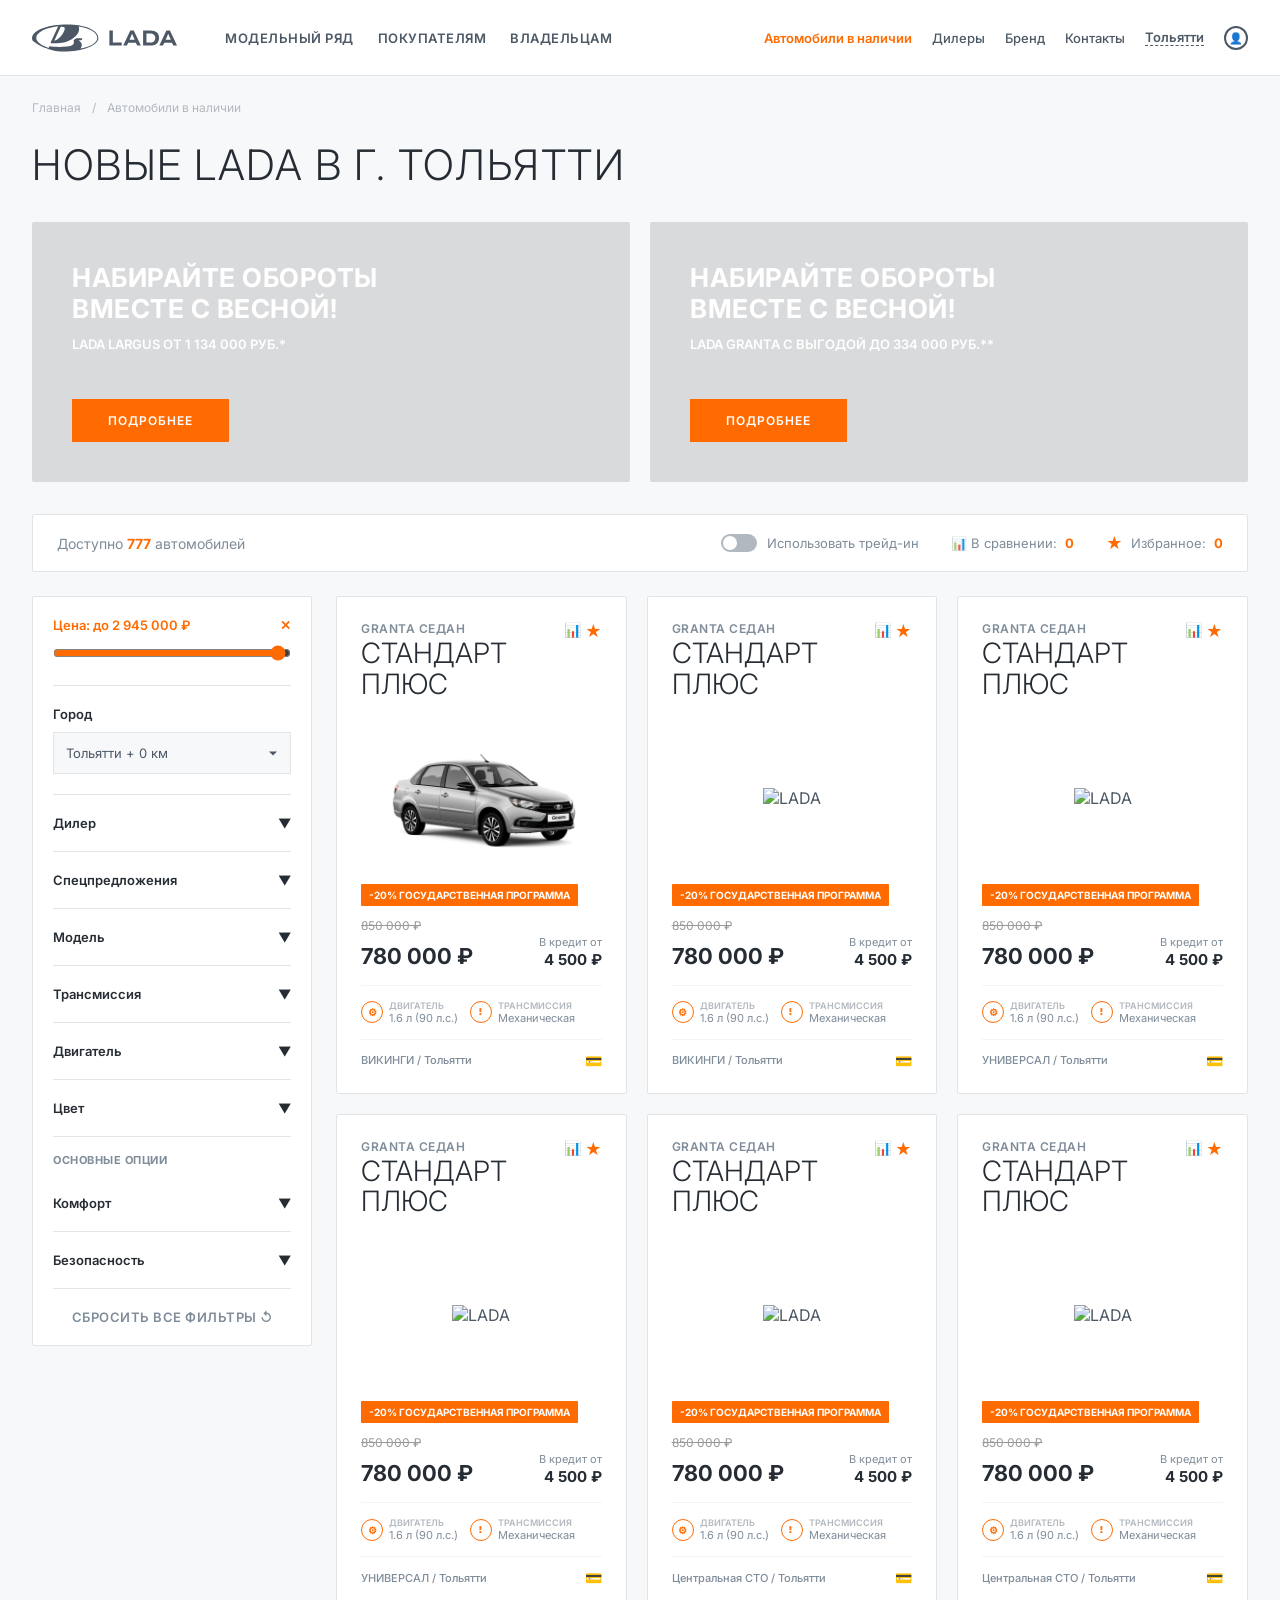
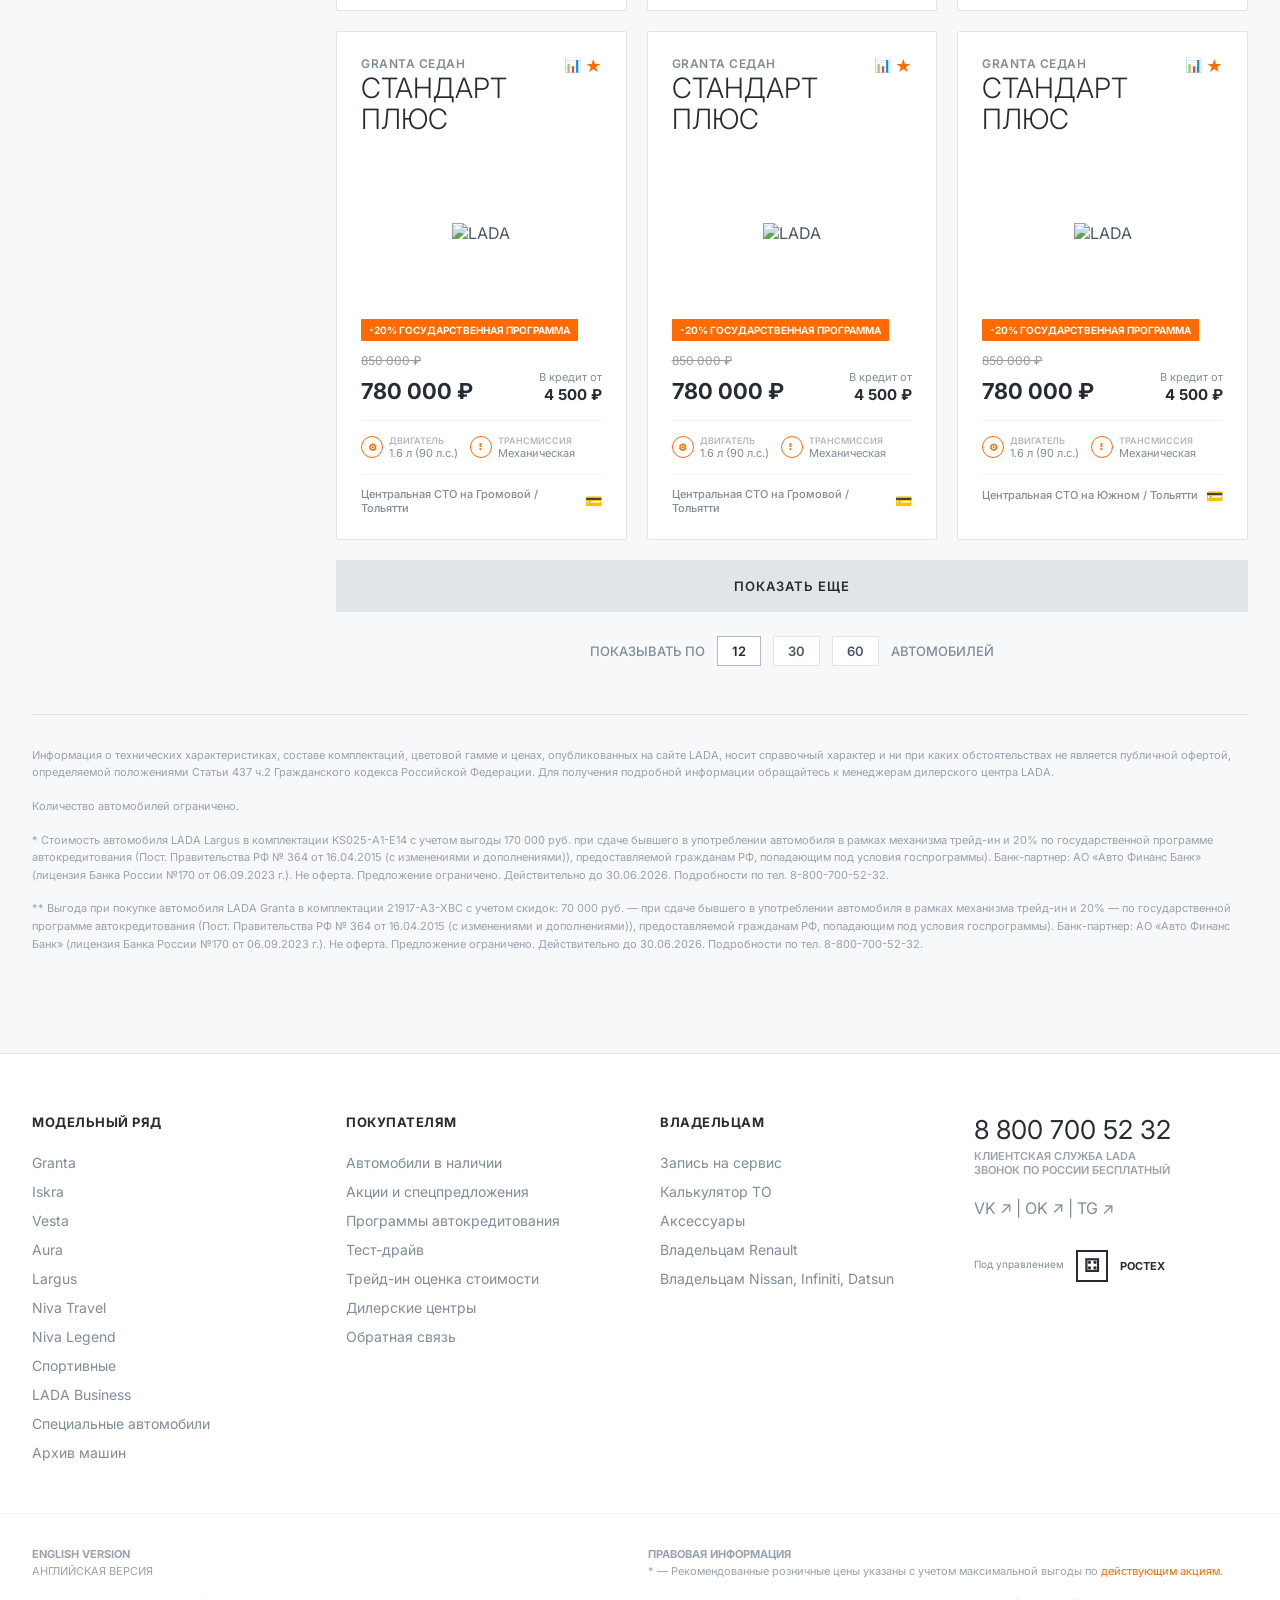
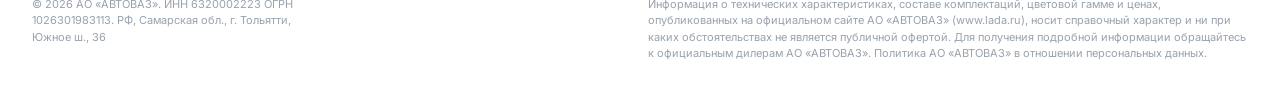
==== available.html @ 9eca0bad "Update available.html" ====
<!DOCTYPE html>
<html lang="ru">
<head>
    <meta charset="UTF-8">
    <meta name="viewport" content="width=device-width, initial-scale=1.0">
    <title>Новые LADA в г. Тольятти – Автомобили в наличии</title>
    <style>
        @import url('https://fonts.googleapis.com/css2?family=Inter:wght@300;400;500;600;700&display=swap');
        
        * { box-sizing: border-box; margin: 0; padding: 0; font-family: 'Inter', sans-serif; }
        body { background-color: #f7f8fa; color: #4c5865; -webkit-font-smoothing: antialiased; }
        a { text-decoration: none; color: inherit; }
        
        /* ШАПКА */
        .header { position: fixed; top: 0; left: 0; width: 100%; height: 76px; background: #fff; border-bottom: 1px solid #e2e5e8; z-index: 1000; display: flex; align-items: center; }
        .header-container { max-width: 1440px; width: 100%; margin: 0 auto; padding: 0 32px; display: flex; align-items: center; justify-content: space-between; }
        .logo-block { display: flex; align-items: center; gap: 48px; }
        .logo-lada { display: flex; align-items: center; width: 145px; height: 30px; }
        .nav-menu { display: flex; list-style: none; gap: 24px; font-size: 13px; font-weight: 600; text-transform: uppercase; letter-spacing: 0.5px; }
        .nav-menu li:hover { color: #ff6b00; cursor: pointer; }
        .right-menu { display: flex; align-items: center; gap: 20px; font-size: 13px; font-weight: 500; }
        .right-menu a:hover { color: #ff6b00; }
        .location { font-weight: 600; display: flex; align-items: center; gap: 4px; border-bottom: 1px dashed #4c5865; cursor: pointer; }
        .user-icon { display: flex; align-items: center; justify-content: center; width: 24px; height: 24px; border: 2px solid #4c5865; border-radius: 50%; font-size: 11px; font-weight: 700; cursor: pointer; }

        /* ОСНОВНОЙ КОНТЕНТ */
        .main-wrapper { max-width: 1440px; width: 100%; margin: 76px auto 0; padding: 24px 32px; }
        .breadcrumbs { font-size: 12px; color: #b2b8bf; margin-bottom: 24px; }
        .breadcrumbs span { margin: 0 8px; }
        .page-title { font-size: 42px; font-weight: 300; color: #262c33; text-transform: uppercase; letter-spacing: 1.5px; margin-bottom: 32px; }

        /* ПРОМО БАННЕРЫ */
        .promo-grid { display: grid; grid-template-columns: 1fr 1fr; gap: 20px; margin-bottom: 32px; }
        .promo-card { position: relative; height: 260px; background-size: cover; background-position: center; border-radius: 2px; overflow: hidden; padding: 40px; display: flex; flex-direction: column; justify-content: space-between; color: #fff; }
        .promo-card::before { content: ''; position: absolute; top: 0; left: 0; width: 100%; height: 100%; background: rgba(0, 0, 0, 0.12); z-index: 1; }
        .promo-content { position: relative; z-index: 2; max-width: 380px; }
        .promo-content h3 { font-size: 26px; font-weight: 700; text-transform: uppercase; line-height: 1.2; margin-bottom: 12px; letter-spacing: 0.5px; }
        .promo-content p { font-size: 13px; font-weight: 600; color: #fff; }
        .promo-btn { position: relative; z-index: 2; align-self: flex-start; background: #ff6b00; padding: 14px 36px; font-size: 12px; font-weight: 600; text-transform: uppercase; border: none; color: #fff; cursor: pointer; letter-spacing: 1px; }

        /* ИНФО-ПАНЕЛЬ */
        .info-bar { display: flex; justify-content: space-between; align-items: center; background: #fff; padding: 18px 24px; border: 1px solid #e2e5e8; margin-bottom: 24px; font-size: 14px; border-radius: 2px; }
        .cars-count { font-weight: 400; color: #7f8c99; }
        .cars-count span { color: #ff6b00; font-weight: 700; }
        .bar-controls { display: flex; gap: 32px; color: #7f8c99; align-items: center; }
        .control-item { display: flex; align-items: center; gap: 8px; cursor: pointer; font-size: 13px; }
        .control-item span { color: #ff6b00; font-weight: 700; }
        
        /* Переключатель трейд-ин */
        .toggle-container { display: flex; align-items: center; gap: 10px; cursor: pointer; color: #7f8c99; font-size: 13px; }
        .toggle-switch { display: inline-block; width: 36px; height: 18px; background: #b2b8bf; border-radius: 9px; position: relative; }
        .toggle-switch::after { content: ''; position: absolute; top: 2px; left: 2px; width: 14px; height: 14px; background: white; border-radius: 50%; }

        /* КАТАЛОГ СЕТКА */
        .catalog-layout { display: grid; grid-template-columns: 280px 1fr; gap: 24px; margin-bottom: 40px; }

        /* СЛОЖНЫЙ БОКОВОЙ ФИЛЬТР */
        .filter-sidebar { background: #fff; border: 1px solid #e2e5e8; padding: 0 20px; align-self: flex-start; border-radius: 2px; }
        .filter-group { border-bottom: 1px solid #e2e5e8; padding: 20px 0; }
        .filter-header { display: flex; justify-content: space-between; font-size: 13px; font-weight: 600; color: #262c33; cursor: pointer; }
        .filter-header.price { color: #ff6b00; margin-bottom: 12px; }
        .filter-select { width: 100%; padding: 12px; border: 1px solid #e2e5e8; font-size: 13px; color: #4c5865; background: #f7f8fa; margin-top: 10px; appearance: none; background-image: url("data:image/svg+xml;utf8,<svg xmlns='http://www.w3.org/2000/svg' width='10' height='10' fill='%234c5865'><path d='M1 3.5l4 4 4-4z'/></svg>"); background-repeat: no-repeat; background-position: right 12px center; }
        .filter-section-title { font-size: 11px; font-weight: 700; color: #7f8c99; text-transform: uppercase; letter-spacing: 0.5px; padding: 16px 0 8px; }
        .reset-btn { width: 100%; background: none; border: none; padding: 20px 0; font-size: 13px; font-weight: 600; color: #7f8c99; cursor: pointer; display: flex; align-items: center; justify-content: center; gap: 8px; text-transform: uppercase; letter-spacing: 0.5px; }

        /* КАРТОЧКИ АВТОМОБИЛЕЙ */
        .cars-grid { display: grid; grid-template-columns: repeat(3, 1fr); gap: 20px; }
        .car-card { background: #fff; border: 1px solid #e2e5e8; padding: 24px; display: flex; flex-direction: column; position: relative; border-radius: 2px; }
        .car-card:hover { border-color: #b2b8bf; }
        .card-meta-top { position: absolute; top: 24px; right: 24px; display: flex; flex-direction: column; gap: 12px; align-items: flex-end; }
        .badge-list { display: flex; font-size: 14px; gap: 4px; color: #e2e5e8; }
        .badge-star { color: #ff6b00; font-size: 16px; }
        
        .car-series { font-size: 12px; color: #7f8c99; text-transform: uppercase; font-weight: 600; letter-spacing: 0.5px; margin-bottom: 2px; }
        .car-name { font-size: 28px; font-weight: 300; color: #262c33; text-transform: uppercase; line-height: 1.1; }
        .car-spec { font-size: 28px; font-weight: 300; color: #262c33; text-transform: uppercase; margin-bottom: 12px; line-height: 1.1; }
        .car-img-wrap { width: 100%; height: 140px; display: flex; align-items: center; justify-content: center; margin: 16px 0; }
        .car-img-wrap img { max-width: 100%; max-height: 100%; object-fit: contain; }

        .benefit-tag { background: #ff6b00; color: #fff; font-size: 10px; font-weight: 700; padding: 5px 8px; display: inline-block; align-self: flex-start; margin-bottom: 12px; border-radius: 1px; }
        .price-old { font-size: 12px; color: #999; text-decoration: line-through; margin-bottom: 2px; }
        .price-row { display: flex; justify-content: space-between; align-items: flex-end; margin-bottom: 16px; }
        .price-main { font-size: 22px; font-weight: 700; color: #262c33; }
        .credit-info { text-align: right; font-size: 11px; color: #7f8c99; }
        .credit-info span { display: block; font-size: 15px; font-weight: 700; color: #262c33; margin-top: 1px; }

        /* Иконки характеристик двигателя и коробки */
        .tech-chips { display: flex; gap: 12px; border-top: 1px solid #f2f4f7; padding-top: 14px; margin-bottom: 14px; }
        .chip { display: flex; align-items: center; gap: 6px; font-size: 11px; color: #7f8c99; }
        .chip-label { display: block; font-size: 9px; text-transform: uppercase; color: #b2b8bf; font-weight: 600; }
        .chip-icon { width: 22px; height: 22px; border: 1px solid #ff6b00; border-radius: 50%; display: flex; align-items: center; justify-content: center; color: #ff6b00; font-size: 10px; font-weight: 700; }

        .dealer-footer { display: flex; justify-content: space-between; align-items: center; border-top: 1px solid #f2f4f7; padding-top: 12px; font-size: 11px; color: #7f8c99; font-weight: 500; }
        .card-icon-doc { color: #b2b8bf; font-size: 14px; }

        /* ПАГИНАЦИЯ / ПОКАЗАТЬ ЕЩЕ */
        .pagination-container { max-width: 1fr; display: flex; flex-direction: column; align-items: center; gap: 24px; margin-top: 20px; }
        .show-more-btn { width: 100%; max-width: 100%; background: #e2e5e8; border: none; padding: 18px; font-size: 13px; font-weight: 600; text-transform: uppercase; color: #262c33; letter-spacing: 1px; cursor: pointer; text-align: center; }
        .show-per-page { display: flex; align-items: center; gap: 12px; font-size: 13px; color: #7f8c99; text-transform: uppercase; font-weight: 500; }
        .page-size-btn { background: #fff; border: 1px solid #e2e5e8; padding: 6px 14px; font-size: 13px; font-weight: 600; color: #4c5865; cursor: pointer; }
        .page-size-btn.active { border-color: #b2b8bf; color: #262c33; }

        /* ТЕКСТ ДИСКЛЕЙМЕРА */
        .disclaimer-section { margin-top: 48px; padding-top: 32px; border-top: 1px solid #e2e5e8; font-size: 11px; color: #99a2ad; line-height: 1.6; }
        .disclaimer-section p { margin-bottom: 16px; }

        /* ФУТЕР */
        .footer { background: #fff; border-top: 1px solid #e2e5e8; padding: 60px 0 40px; margin-top: 60px; }
        .footer-container { max-width: 1440px; margin: 0 auto; padding: 0 32px; display: grid; grid-template-columns: repeat(4, 1fr); gap: 40px; }
        .footer-column h4 { font-size: 13px; font-weight: 700; text-transform: uppercase; color: #262c33; margin-bottom: 24px; letter-spacing: 0.5px; }
        .footer-links { list-style: none; }
        .footer-links li { font-size: 14px; color: #7f8c99; margin-bottom: 12px; cursor: pointer; }
        .footer-links li:hover { color: #ff6b00; }
        
        .footer-contacts { grid-column: span 1; }
        .phone-num { font-size: 26px; font-weight: 400; color: #262c33; margin-bottom: 4px; }
        .phone-desc { font-size: 11px; color: #99a2ad; text-transform: uppercase; font-weight: 600; margin-bottom: 20px; line-height: 1.3; }
        .social-icons { display: flex; gap: 14px; margin-bottom: 32px; color: #7f8c99; font-size: 16px; }
        
        .footer-brand-meta { display: flex; align-items: center; gap: 12px; font-size: 11px; color: #262c33; font-weight: 700; text-transform: uppercase; }
        .rostech-logo { width: 32px; height: 32px; border: 2px solid #262c33; display: flex; align-items: center; justify-content: center; font-size: 18px; }
        
        .footer-bottom { max-width: 1440px; margin: 40px auto 0; padding: 32px 32px 0; border-top: 1px solid #f2f4f7; display: flex; justify-content: space-between; font-size: 11px; color: #99a2ad; line-height: 1.5; }
        .copyright-block { max-width: 300px; }
        .legal-info-block { max-width: 600px; }
    </style>
</head>
<body>

    <!-- ВЕРХНЯЯ ПАНЕЛЬ НАВИГАЦИИ -->
    <header class="header">
        <div class="header-container">
            <div class="logo-block">
                <a href="#" class="logo-lada">
                    <svg xmlns="http://www.w3.org/2000/svg" viewBox="0 0 160 30" width="100%" height="100%">
                        <path d="M38.4 0C19.5 0 3.8 5.3 0.6 12.4c-.4.8-.6 1.7-.6 2.6 0 .9.2 1.8.6 2.7.4 1 15.6 12.3 34.2 12.3 21.2 0 38.4-6.7 38.4-15S59.6 0 38.4 0zm-2.8 3.2c1.3 1.2.5 3.9-2.1 7.6-2.9 4.1-5.6 6.3-8.9 7.1L31.7 2.5h.1c1.7-.1 2.9 0 3.8.7zm16 15c0-.1-.1-.1-.1-.2 0-.1-.1-.1-.1-.1 0-.1 0-.1.1-.1.1 0 .2-.1.2-.1l3.2-.6c0 0 .1 0 .1-.1 0 0 .1-.1.1-.1l.5-1.5c0 0 0-.1 0-.1 0 0-.1-.1-.1-.1h-6l-.6.2-2.4 1.6c-.2.1-.4.3-.5.5s-.1.5 0 .7c.7 3.5-.6 5.4-7.5 6.2-9.4 1.1-16.6.1-18.7-.2l-.1-.1c-.2 0-.3 0-.4.1-.1.1-.2.2-.3.3l-.7 1.5C11.1 23.5 6.2 20.3 5 16.7v-.1l-.1-.3v-.1c-.1-.4-.2-.9-.2-1.3 0-6.1 10.2-11.2 24.1-12.8h.1s-7.1 15.6-8.3 18.2c0 .1 0 .1.1.2 0 .1.1.1.2.2.1 0 .1 0 .2 0h.4c4.2.1 9.3.3 15.6-1.3 6.7-1.7 11.8-6.4 13.7-9.9 2-3.5.9-6.2.7-7.1 12.4 1.9 20.3 6.7 20.5 12.3 0 1.1-.3 2.2-.9 3.2-2.3 3.9-8.9 7.1-17.7 8.8 3.4-3.8.7-7.2-1.5-8.6z" fill="#4c5865"/>
                        <path d="M89.2 6.8h-3.8v16.6h13.6v-3.3h-9.8V6.8zM108.5 6.8l-7.8 16.6h4l1.5-3.2h8.4l1.5 3.2h4l-7.8-16.6h-3.8zm1.9 3.4l2.9 6.6h-5.7l2.8-6.6zM130.2 6.8h-7.6v16.6h7c1.6 0 3.1-.2 4.7-.5 1.4-.3 2.6-.9 3.6-1.9 1.5-1.5 2.3-3.5 2.3-6s-.8-4.6-2.3-6c-1.6-1.6-4.2-2.4-7.7-2.4zm4.3 12c-1 1-2.8 1.3-5.2 1.3h-3V10.1h3.4c2.2 0 3.9.5 4.9 1.4 1 .9 1.4 2.1 1.4 3.6 0 1.6-.5 2.8-1.5 3.7zM156 23.4h4l-7.8-16.6h-3.9l-7.8 16.6h4l1.5-3.2h8.4l1.6 3.2zm-5.7-13.2l2.9 6.6h-5.7l2.8-6.6z" fill="#4c5865"/>
                    </svg>
                </a>
                <ul class="nav-menu">
                    <li>Модельный ряд</li>
                    <li>Покупателям</li>
                    <li>Владельцам</li>
                </ul>
            </div>
            <div class="right-menu">
                <a href="#" style="color: #ff6b00; font-weight: 600;">Автомобили в наличии</a>
                <a href="#">Дилеры</a>
                <a href="#">Бренд</a>
                <a href="#">Контакты</a>
                <span class="location">Тольятти</span>
                <span class="user-icon">👤</span>
            </div>
        </div>
    </header>

    <div class="main-wrapper">
        <div class="breadcrumbs">Главная <span>/</span> Автомобили в наличии</div>
        <h1 class="page-title">Новые LADA в г. Тольятти</h1>

        <!-- ВЕРХНИЕ ПРОМО-КАРТОЧКИ -->
        <div class="promo-grid">
            <div class="promo-card" style="background-image: url('https://static.lada.ru/images/v6/promo/2024/granta_b_d.jpg');">
                <div class="promo-content">
                    <h3>Набирайте обороты вместе с весной!</h3>
                    <p>LADA LARGUS ОТ 1 134 000 РУБ.*</p>
                </div>
                <button class="promo-btn">Подробнее</button>
            </div>
            <div class="promo-card" style="background-image: url('https://static.lada.ru/images/v6/promo/2024/granta_b_d.jpg');">
                <div class="promo-content">
                    <h3>Набирайте обороты вместе с весной!</h3>
                    <p>LADA GRANTA С ВЫГОДОЙ ДО 334 000 РУБ.**</p>
                </div>
                <button class="promo-btn">Подробнее</button>
            </div>
        </div>

        <!-- ПАНЕЛЬ КОЛИЧЕСТВА И СТАТУСА -->
        <div class="info-bar">
            <div class="cars-count">Доступно <span>777</span> автомобилей</div>
            <div class="bar-controls">
                <div class="toggle-container">
                    <span class="toggle-switch"></span>
                    Использовать трейд-ин
                </div>
                <div class="control-item">📊 В сравнении: <span>0</span></div>
                <div class="control-item"><span class="badge-star">★</span> Избранное: <span>0</span></div>
            </div>
        </div>

        <!-- ОСНОВНАЯ ЗОНА: ФИЛЬТР + КАТАЛОГ -->
        <div class="catalog-layout">
            
            <!-- ЛЕВАЯ КОЛОНКА - СЛОЖНЫЙ ФИЛЬТР -->
            <aside class="filter-sidebar">
                <div class="filter-group">
                    <div class="filter-header price">
                        <span>Цена: до 2 945 000 ₽</span>
                        <span>✕</span>
                    </div>
                    <input type="range" min="700000" max="3000000" value="2945000" style="width: 100%; accent-color: #ff6b00;">
                </div>
                <div class="filter-group">
                    <div class="filter-header">Город</div>
                    <select class="filter-select"><option>Тольятти + 0 км</option></select>
                </div>
                <div class="filter-group"><div class="filter-header">Дилер <span>▼</span></div></div>
                <div class="filter-group"><div class="filter-header">Спецпредложения <span>▼</span></div></div>
                <div class="filter-group"><div class="filter-header">Модель <span>▼</span></div></div>
                <div class="filter-group"><div class="filter-header">Трансмиссия <span>▼</span></div></div>
                <div class="filter-group"><div class="filter-header">Двигатель <span>▼</span></div></div>
                <div class="filter-group"><div class="filter-header">Цвет <span>▼</span></div></div>
                
                <div class="filter-section-title">Основные опции</div>
                <div class="filter-group"><div class="filter-header">Комфорт <span>▼</span></div></div>
                <div class="filter-group"><div class="filter-header">Безопасность <span>▼</span></div></div>
                
                <button class="reset-btn">Сбросить все фильтры ↺</button>
            </aside>

            <!-- ПРАВАЯ КОЛОНКА - КАТАЛОГ ИЗ 9 КАРТОЧЕК -->
            <main>
                <div class="cars-grid">
                    
                    <!-- РЯД 1 -->
                    <!-- 1. Белая Granta -->
                    <div class="car-card">
                        <div class="card-meta-top"><div class="badge-list">📊 <span class="badge-star">★</span></div></div>
                        <div class="car-series">Granta Седан</div><div class="car-name">Стандарт</div><div class="car-spec">Плюс</div>
                        <div class="car-img-wrap"><img src="./granta.sedan.jpg" alt="LADA Granta"></div>
                        <div class="benefit-tag">-20% ГОСУДАРСТВЕННАЯ ПРОГРАММА</div>
                        <div class="price-old">850 000 ₽</div>
                        <div class="price-row">
                            <div class="price-main">780 000 ₽</div>
                            <div class="credit-info">В кредит от <span>4 500 ₽</span></div>
                        </div>
                        <div class="tech-chips">
                            <div class="chip"><div class="chip-icon">⚙</div><div><span class="chip-label">Двигатель</span>1.6 л (90 л.с.)</div></div>
                            <div class="chip"><div class="chip-icon">⠇</div><div><span class="chip-label">Трансмиссия</span>Механическая</div></div>
                        </div>
                        <div class="dealer-footer"><span>ВИКИНГИ / Тольятти</span><span class="card-icon-doc">💳</span></div>
                    </div>

                    <!-- 2. Черная Granta -->
                    <div class="car-card">
                        <div class="card-meta-top"><div class="badge-list">📊 <span class="badge-star">★</span></div></div>
                        <div class="car-series">Granta Седан</div><div class="car-name">Стандарт</div><div class="car-spec">Плюс</div>
                        <div class="car-img-wrap"><img src="https://static.lada.ru/images/v6/cars/granta/sedan/panther.webp" alt="LADA"></div>
                        <div class="benefit-tag">-20% ГОСУДАРСТВЕННАЯ ПРОГРАММА</div>
                        <div class="price-old">850 000 ₽</div>
                        <div class="price-row">
                            <div class="price-main">780 000 ₽</div>
                            <div class="credit-info">В кредит от <span>4 500 ₽</span></div>
                        </div>
                        <div class="tech-chips">
                            <div class="chip"><div class="chip-icon">⚙</div><div><span class="chip-label">Двигатель</span>1.6 л (90 л.с.)</div></div>
                            <div class="chip"><div class="chip-icon">⠇</div><div><span class="chip-label">Трансмиссия</span>Механическая</div></div>
                        </div>
                        <div class="dealer-footer"><span>ВИКИНГИ / Тольятти</span><span class="card-icon-doc">💳</span></div>
                    </div>

                    <!-- 3. Черная Granta -->
                    <div class="car-card">
                        <div class="card-meta-top"><div class="badge-list">📊 <span class="badge-star">★</span></div></div>
                        <div class="car-series">Granta Седан</div><div class="car-name">Стандарт</div><div class="car-spec">Плюс</div>
                        <div class="car-img-wrap"><img src="https://static.lada.ru/images/v6/cars/granta/sedan/panther.webp" alt="LADA"></div>
                        <div class="benefit-tag">-20% ГОСУДАРСТВЕННАЯ ПРОГРАММА</div>
                        <div class="price-old">850 000 ₽</div>
                        <div class="price-row">
                            <div class="price-main">780 000 ₽</div>
                            <div class="credit-info">В кредит от <span>4 500 ₽</span></div>
                        </div>
                        <div class="tech-chips">
                            <div class="chip"><div class="chip-icon">⚙</div><div><span class="chip-label">Двигатель</span>1.6 л (90 л.с.)</div></div>
                            <div class="chip"><div class="chip-icon">⠇</div><div><span class="chip-label">Трансмиссия</span>Механическая</div></div>
                        </div>
                        <div class="dealer-footer"><span>УНИВЕРСАЛ / Тольятти</span><span class="card-icon-doc">💳</span></div>
                    </div>

                    <!-- РЯД 2 -->
                    <!-- 4. Белая Granta -->
                    <div class="car-card">
                        <div class="card-meta-top"><div class="badge-list">📊 <span class="badge-star">★</span></div></div>
                        <div class="car-series">Granta Седан</div><div class="car-name">Стандарт</div><div class="car-spec">Плюс</div>
                        <div class="car-img-wrap"><img src="https://static.lada.ru/images/v6/cars/granta/sedan/white.webp" alt="LADA"></div>
                        <div class="benefit-tag">-20% ГОСУДАРСТВЕННАЯ ПРОГРАММА</div>
                        <div class="price-old">850 000 ₽</div>
                        <div class="price-row">
                            <div class="price-main">780 000 ₽</div>
                            <div class="credit-info">В кредит от <span>4 500 ₽</span></div>
                        </div>
                        <div class="tech-chips">
                            <div class="chip"><div class="chip-icon">⚙</div><div><span class="chip-label">Двигатель</span>1.6 л (90 л.с.)</div></div>
                            <div class="chip"><div class="chip-icon">⠇</div><div><span class="chip-label">Трансмиссия</span>Механическая</div></div>
                        </div>
                        <div class="dealer-footer"><span>УНИВЕРСАЛ / Тольятти</span><span class="card-icon-doc">💳</span></div>
                    </div>

                    <!-- 5. Белая Granta -->
                    <div class="car-card">
                        <div class="card-meta-top"><div class="badge-list">📊 <span class="badge-star">★</span></div></div>
                        <div class="car-series">Granta Седан</div><div class="car-name">Стандарт</div><div class="car-spec">Плюс</div>
                        <div class="car-img-wrap"><img src="https://static.lada.ru/images/v6/cars/granta/sedan/white.webp" alt="LADA"></div>
                        <div class="benefit-tag">-20% ГОСУДАРСТВЕННАЯ ПРОГРАММА</div>
                        <div class="price-old">850 000 ₽</div>
                        <div class="price-row">
                            <div class="price-main">780 000 ₽</div>
                            <div class="credit-info">В кредит от <span>4 500 ₽</span></div>
                        </div>
                        <div class="tech-chips">
                            <div class="chip"><div class="chip-icon">⚙</div><div><span class="chip-label">Двигатель</span>1.6 л (90 л.с.)</div></div>
                            <div class="chip"><div class="chip-icon">⠇</div><div><span class="chip-label">Трансмиссия</span>Механическая</div></div>
                        </div>
                        <div class="dealer-footer"><span>Центральная СТО / Тольятти</span><span class="card-icon-doc">💳</span></div>
                    </div>

                    <!-- 6. Черная Granta -->
                    <div class="car-card">
                        <div class="card-meta-top"><div class="badge-list">📊 <span class="badge-star">★</span></div></div>
                        <div class="car-series">Granta Седан</div><div class="car-name">Стандарт</div><div class="car-spec">Плюс</div>
                        <div class="car-img-wrap"><img src="https://static.lada.ru/images/v6/cars/granta/sedan/panther.webp" alt="LADA"></div>
                        <div class="benefit-tag">-20% ГОСУДАРСТВЕННАЯ ПРОГРАММА</div>
                        <div class="price-old">850 000 ₽</div>
                        <div class="price-row">
                            <div class="price-main">780 000 ₽</div>
                            <div class="credit-info">В кредит от <span>4 500 ₽</span></div>
                        </div>
                        <div class="tech-chips">
                            <div class="chip"><div class="chip-icon">⚙</div><div><span class="chip-label">Двигатель</span>1.6 л (90 л.с.)</div></div>
                            <div class="chip"><div class="chip-icon">⠇</div><div><span class="chip-label">Трансмиссия</span>Механическая</div></div>
                        </div>
                        <div class="dealer-footer"><span>Центральная СТО / Тольятти</span><span class="card-icon-doc">💳</span></div>
                    </div>

                    <!-- РЯД 3 -->
                    <!-- 7. Белая Granta -->
                    <div class="car-card">
                        <div class="card-meta-top"><div class="badge-list">📊 <span class="badge-star">★</span></div></div>
                        <div class="car-series">Granta Седан</div><div class="car-name">Стандарт</div><div class="car-spec">Плюс</div>
                        <div class="car-img-wrap"><img src="https://static.lada.ru/images/v6/cars/granta/sedan/white.webp" alt="LADA"></div>
                        <div class="benefit-tag">-20% ГОСУДАРСТВЕННАЯ ПРОГРАММА</div>
                        <div class="price-old">850 000 ₽</div>
                        <div class="price-row">
                            <div class="price-main">780 000 ₽</div>
                            <div class="credit-info">В кредит от <span>4 500 ₽</span></div>
                        </div>
                        <div class="tech-chips">
                            <div class="chip"><div class="chip-icon">⚙</div><div><span class="chip-label">Двигатель</span>1.6 л (90 л.с.)</div></div>
                            <div class="chip"><div class="chip-icon">⠇</div><div><span class="chip-label">Трансмиссия</span>Механическая</div></div>
                        </div>
                        <div class="dealer-footer"><span>Центральная СТО на Громовой / Тольятти</span><span class="card-icon-doc">💳</span></div>
                    </div>

                    <!-- 8. Черная Granta -->
                    <div class="car-card">
                        <div class="card-meta-top"><div class="badge-list">📊 <span class="badge-star">★</span></div></div>
                        <div class="car-series">Granta Седан</div><div class="car-name">Стандарт</div><div class="car-spec">Плюс</div>
                        <div class="car-img-wrap"><img src="https://static.lada.ru/images/v6/cars/granta/sedan/panther.webp" alt="LADA"></div>
                        <div class="benefit-tag">-20% ГОСУДАРСТВЕННАЯ ПРОГРАММА</div>
                        <div class="price-old">850 000 ₽</div>
                        <div class="price-row">
                            <div class="price-main">780 000 ₽</div>
                            <div class="credit-info">В кредит от <span>4 500 ₽</span></div>
                        </div>
                        <div class="tech-chips">
                            <div class="chip"><div class="chip-icon">⚙</div><div><span class="chip-label">Двигатель</span>1.6 л (90 л.с.)</div></div>
                            <div class="chip"><div class="chip-icon">⠇</div><div><span class="chip-label">Трансмиссия</span>Механическая</div></div>
                        </div>
                        <div class="dealer-footer"><span>Центральная СТО на Громовой / Тольятти</span><span class="card-icon-doc">💳</span></div>
                    </div>

                    <!-- 9. Черная Granta -->
                    <div class="car-card">
                        <div class="card-meta-top"><div class="badge-list">📊 <span class="badge-star">★</span></div></div>
                        <div class="car-series">Granta Седан</div><div class="car-name">Стандарт</div><div class="car-spec">Плюс</div>
                        <div class="car-img-wrap"><img src="https://static.lada.ru/images/v6/cars/granta/sedan/panther.webp" alt="LADA"></div>
                        <div class="benefit-tag">-20% ГОСУДАРСТВЕННАЯ ПРОГРАММА</div>
                        <div class="price-old">850 000 ₽</div>
                        <div class="price-row">
                            <div class="price-main">780 000 ₽</div>
                            <div class="credit-info">В кредит от <span>4 500 ₽</span></div>
                        </div>
                        <div class="tech-chips">
                            <div class="chip"><div class="chip-icon">⚙</div><div><span class="chip-label">Двигатель</span>1.6 л (90 л.с.)</div></div>
                            <div class="chip"><div class="chip-icon">⠇</div><div><span class="chip-label">Трансмиссия</span>Механическая</div></div>
                        </div>
                        <div class="dealer-footer"><span>Центральная СТО на Южном / Тольятти</span><span class="card-icon-doc">💳</span></div>
                    </div>

                </div>

                <!-- НАВИГАЦИЯ ВНИЗУ КАТАЛОГА -->
                <div class="pagination-container">
                    <button class="show-more-btn">Показать еще</button>
                    <div class="show-per-page">
                        Показывать по
                        <button class="page-size-btn active">12</button>
                        <button class="page-size-btn">30</button>
                        <button class="page-size-btn">60</button>
                        Автомобилей
                    </div>
                </div>
            </main>
        </div>

        <!-- ЮРИДИЧЕСКИЙ ДИСКЛЕЙМЕР -->
        <section class="disclaimer-section">
            <p>Информация о технических характеристиках, составе комплектаций, цветовой гамме и ценах, опубликованных на сайте LADA, носит справочный характер и ни при каких обстоятельствах не является публичной офертой, определяемой положениями Статьи 437 ч.2 Гражданского кодекса Российской Федерации. Для получения подробной информации обращайтесь к менеджерам дилерского центра LADA.</p>
            <p>Количество автомобилей ограничено.</p>
            <p>* Стоимость автомобиля LADA Largus в комплектации KS025-A1-E14 с учетом выгоды 170 000 руб. при сдаче бывшего в употреблении автомобиля в рамках механизма трейд-ин и 20% по государственной программе автокредитования (Пост. Правительства РФ № 364 от 16.04.2015 (с изменениями и дополнениями)), предоставляемой гражданам РФ, попадающим под условия госпрограммы). Банк-партнер: АО «Авто Финанс Банк» (лицензия Банка России №170 от 06.09.2023 г.). Не оферта. Предложение ограничено. Действительно до 30.06.2026. Подробности по тел. 8-800-700-52-32.</p>
            <p>** Выгода при покупке автомобиля LADA Granta в комплектации 21917-A3-XBC с учетом скидок: 70 000 руб. — при сдаче бывшего в употреблении автомобиля в рамках механизма трейд-ин и 20% — по государственной программе автокредитования (Пост. Правительства РФ № 364 от 16.04.2015 (с изменениями и дополнениями)), предоставляемой гражданам РФ, попадающим под условия госпрограммы). Банк-партнер: АО «Авто Финанс Банк» (лицензия Банка России №170 от 06.09.2023 г.). Не оферта. Предложение ограничено. Действительно до 30.06.2026. Подробности по тел. 8-800-700-52-32.</p>
        </section>
    </div>

    <!-- ПОЛНОЦЕННЫЙ КОРПОРАТИВНЫЙ ФУТЕР -->
    <footer class="footer">
        <div class="footer-container">
            <div class="footer-column">
                <h4>Модельный ряд</h4>
                <ul class="footer-links">
                    <li>Granta</li><li>Iskra</li><li>Vesta</li><li>Aura</li>
                    <li>Largus</li><li>Niva Travel</li><li>Niva Legend</li><li>Спортивные</li>
                    <li>LADA Business</li><li>Специальные автомобили</li><li>Архив машин</li>
                </ul>
            </div>
            <div class="footer-column">
                <h4>Покупателям</h4>
                <ul class="footer-links">
                    <li>Автомобили в наличии</li><li>Акции и спецпредложения</li><li>Программы автокредитования</li>
                    <li>Тест-драйв</li><li>Трейд-ин оценка стоимости</li><li>Дилерские центры</li><li>Обратная связь</li>
                </ul>
            </div>
            <div class="footer-column">
                <h4>Владельцам</h4>
                <ul class="footer-links">
                    <li>Запись на сервис</li><li>Калькулятор ТО</li><li>Аксессуары</li>
                    <li>Владельцам Renault</li><li>Владельцам Nissan, Infiniti, Datsun</li>
                </ul>
            </div>
            <div class="footer-column footer-contacts">
                <div class="phone-num">8 800 700 52 32</div>
                <div class="phone-desc">Клиентская служба LADA<br>звонок по России бесплатный</div>
                <div class="social-icons">VK ↗ | OK ↗ | TG ↗</div>
                <div class="footer-brand-meta">
                    <span style="font-size: 10px; color: #7f8c99; font-weight: normal; text-transform: none; display:block; margin-bottom:4px;">Под управлением</span>
                    <div class="rostech-logo">⚃</div>
                    <span>Ростех</span>
                </div>
            </div>
        </div>
        
        <div class="footer-bottom">
            <div class="copyright-block">
                <p><strong>ENGLISH VERSION</strong></p>
                <p>АНГЛИЙСКАЯ ВЕРСИЯ</p><br>
                <p>© 2026 АО «АВТОВАЗ». ИНН 6320002223 ОГРН 1026301983113. РФ, Самарская обл., г. Тольятти, Южное ш., 36</p>
            </div>
            <div class="legal-info-block">
                <p><strong>ПРАВОВАЯ ИНФОРМАЦИЯ</strong></p>
                <p>* — Рекомендованные розничные цены указаны с учетом максимальной выгоды по <span style="color:#ff6b00; cursor:pointer;">действующим акциям</span>.</p><br>
                <p>Информация о технических характеристиках, составе комплектаций, цветовой гамме и ценах, опубликованных на официальном сайте АО «АВТОВАЗ» (www.lada.ru), носит справочный характер и ни при каких обстоятельствах не является публичной офертой. Для получения подробной информации обращайтесь к официальным дилерам АО «АВТОВАЗ». Политика АО «АВТОВАЗ» в отношении персональных данных.</p>
            </div>
        </div>
    </footer>

</body>
</html>
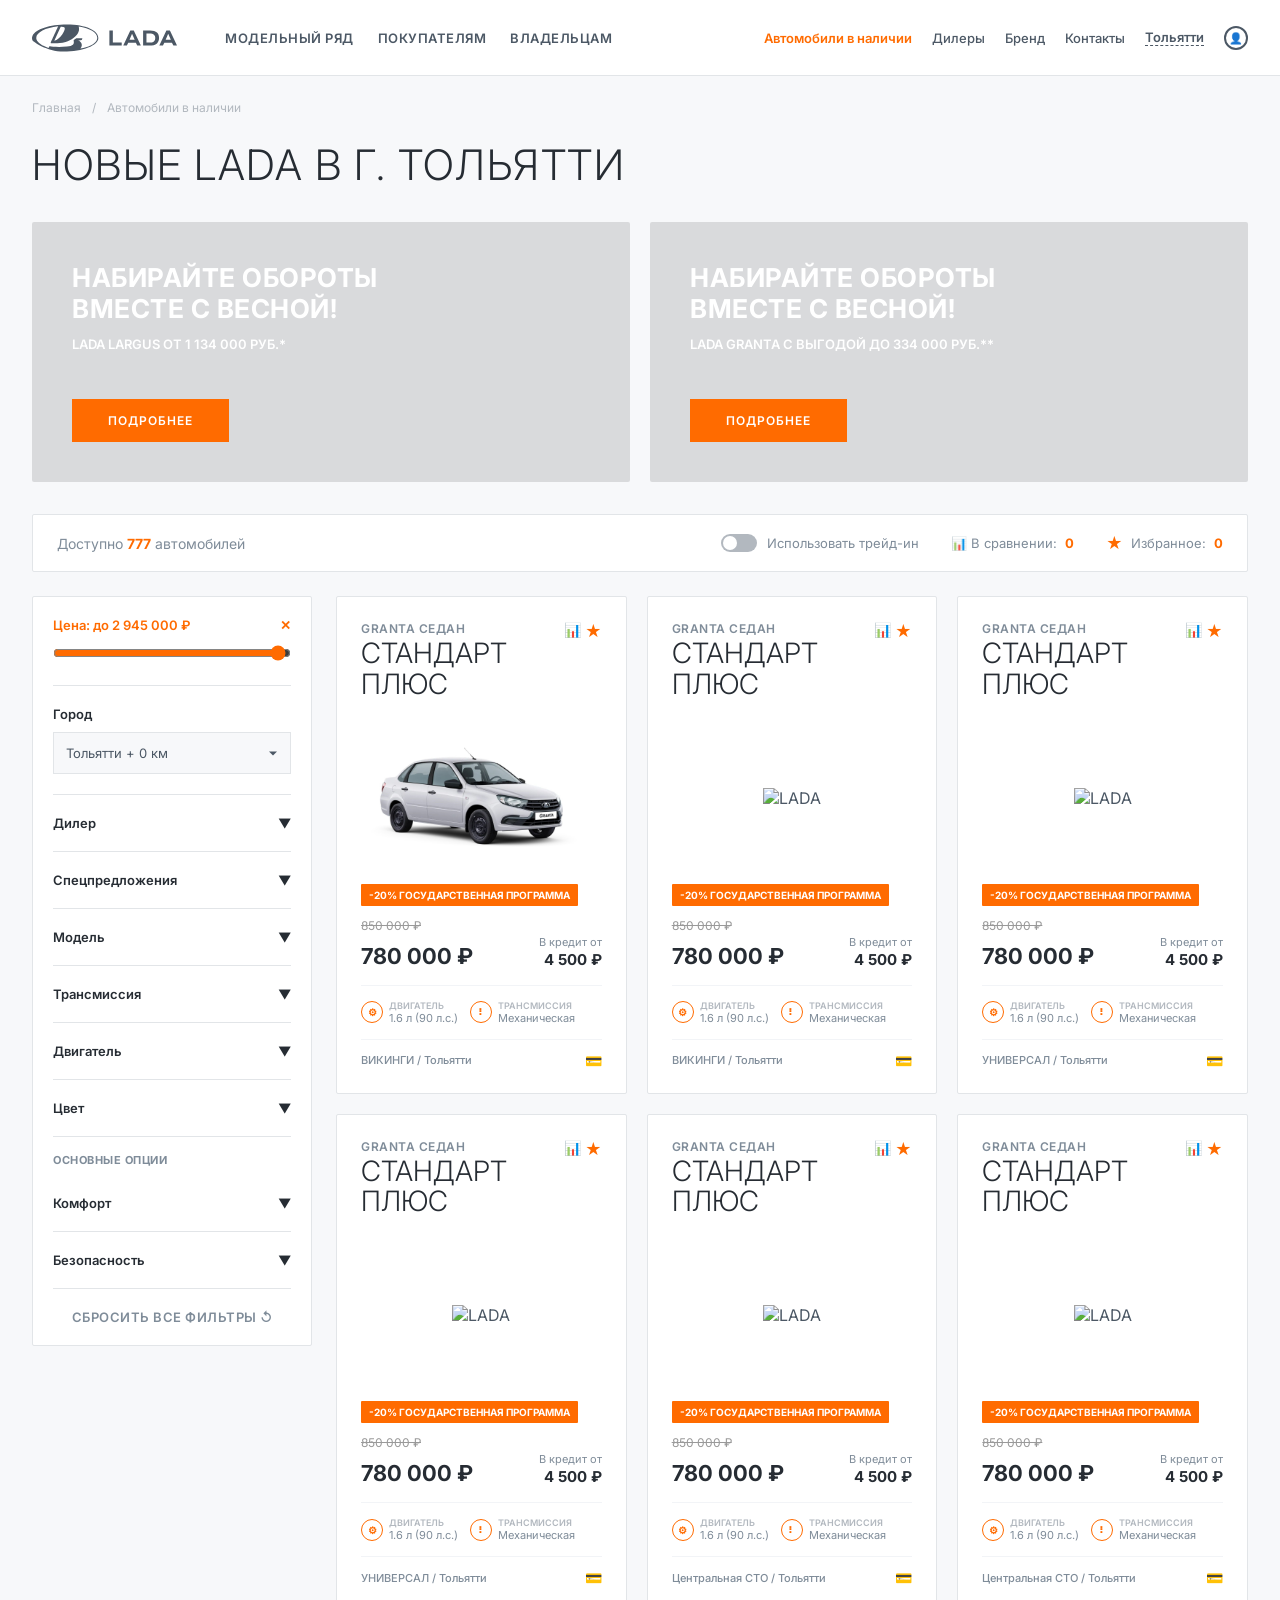
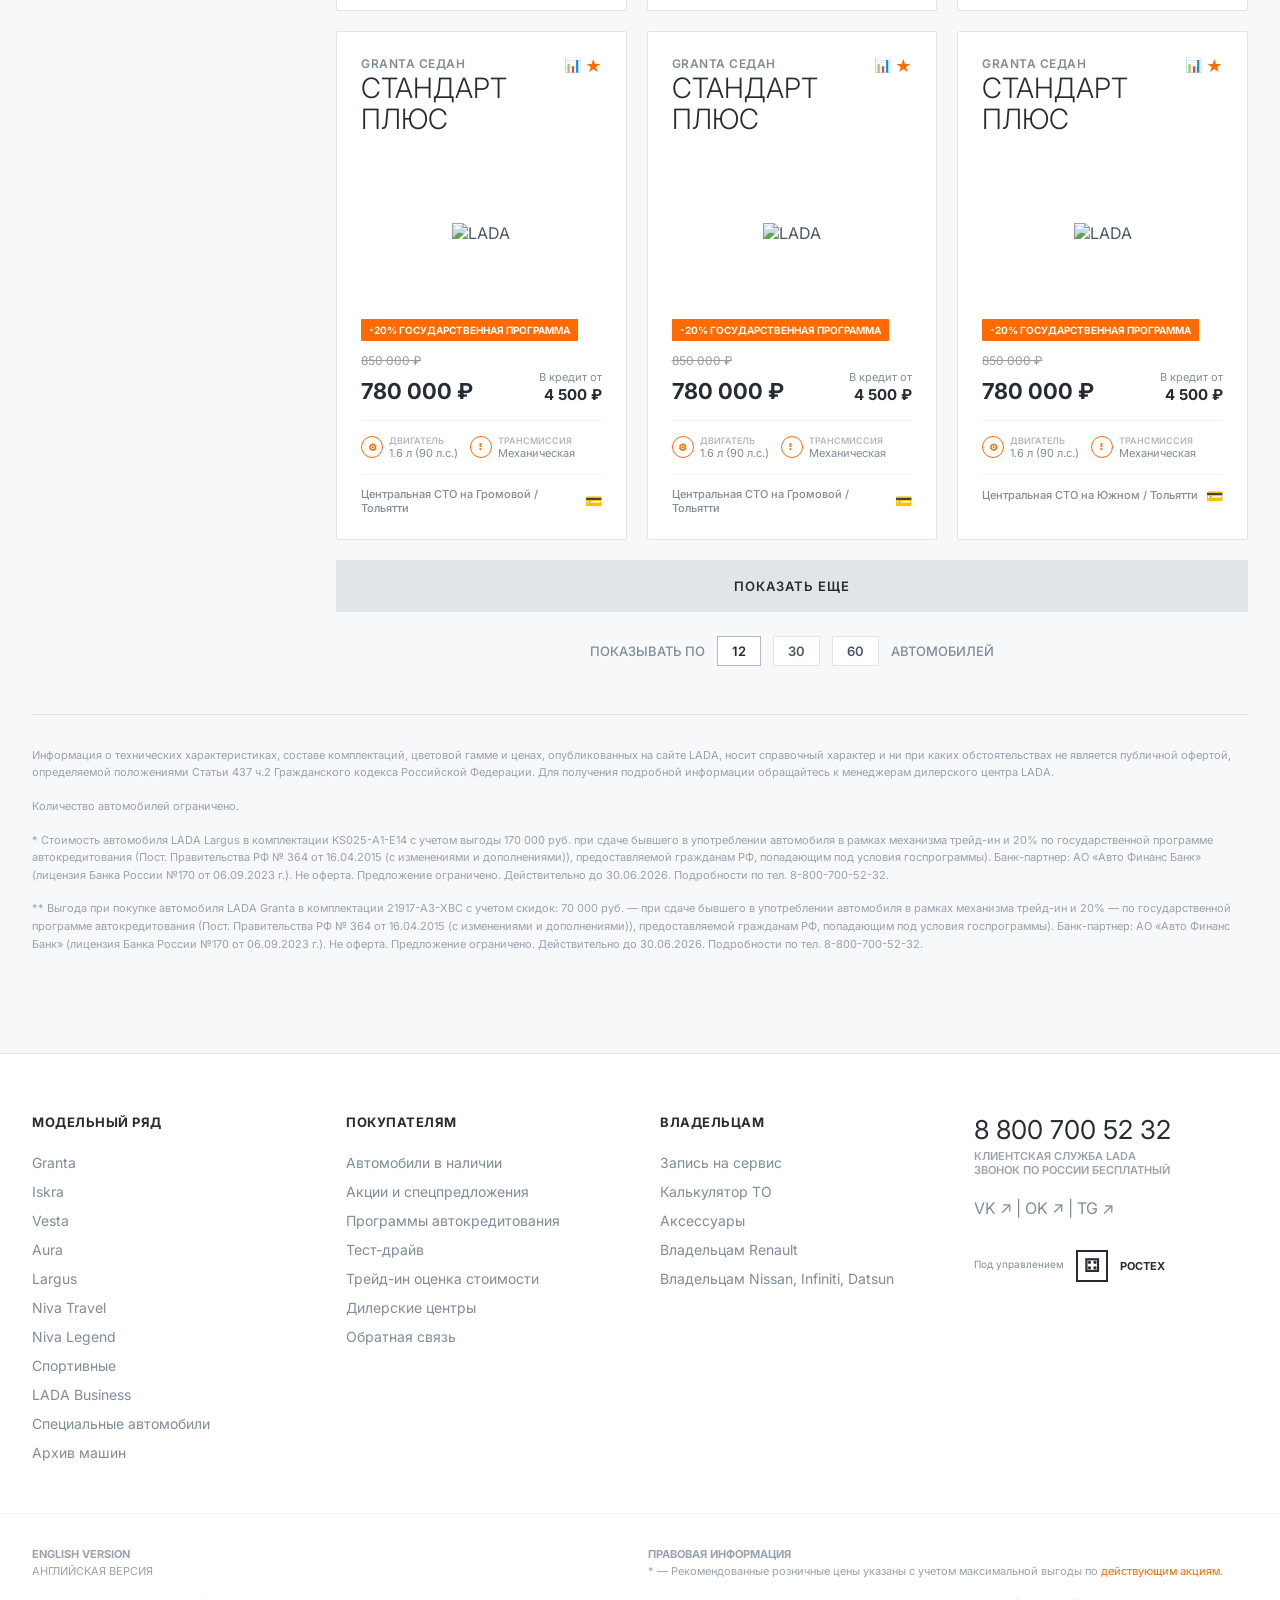
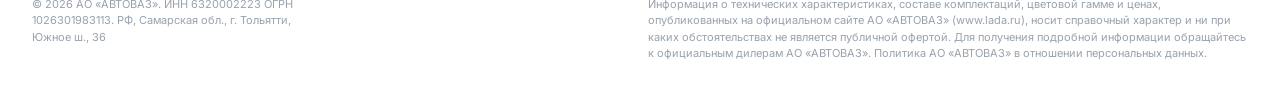
==== commit 400eaf35: "Update available.html" ====
--- a/available.html
+++ b/available.html
@@ -228,7 +228,7 @@
                     <div class="car-card">
                         <div class="card-meta-top"><div class="badge-list">📊 <span class="badge-star">★</span></div></div>
                         <div class="car-series">Granta Седан</div><div class="car-name">Стандарт</div><div class="car-spec">Плюс</div>
-                        <div class="car-img-wrap"><img src="./granta.sedan.jpg" alt="LADA Granta"></div>
+                        <div class="car-img-wrap"><img src="./granta.plus.white.JPG" alt="LADA Granta"></div>
                         <div class="benefit-tag">-20% ГОСУДАРСТВЕННАЯ ПРОГРАММА</div>
                         <div class="price-old">850 000 ₽</div>
                         <div class="price-row">
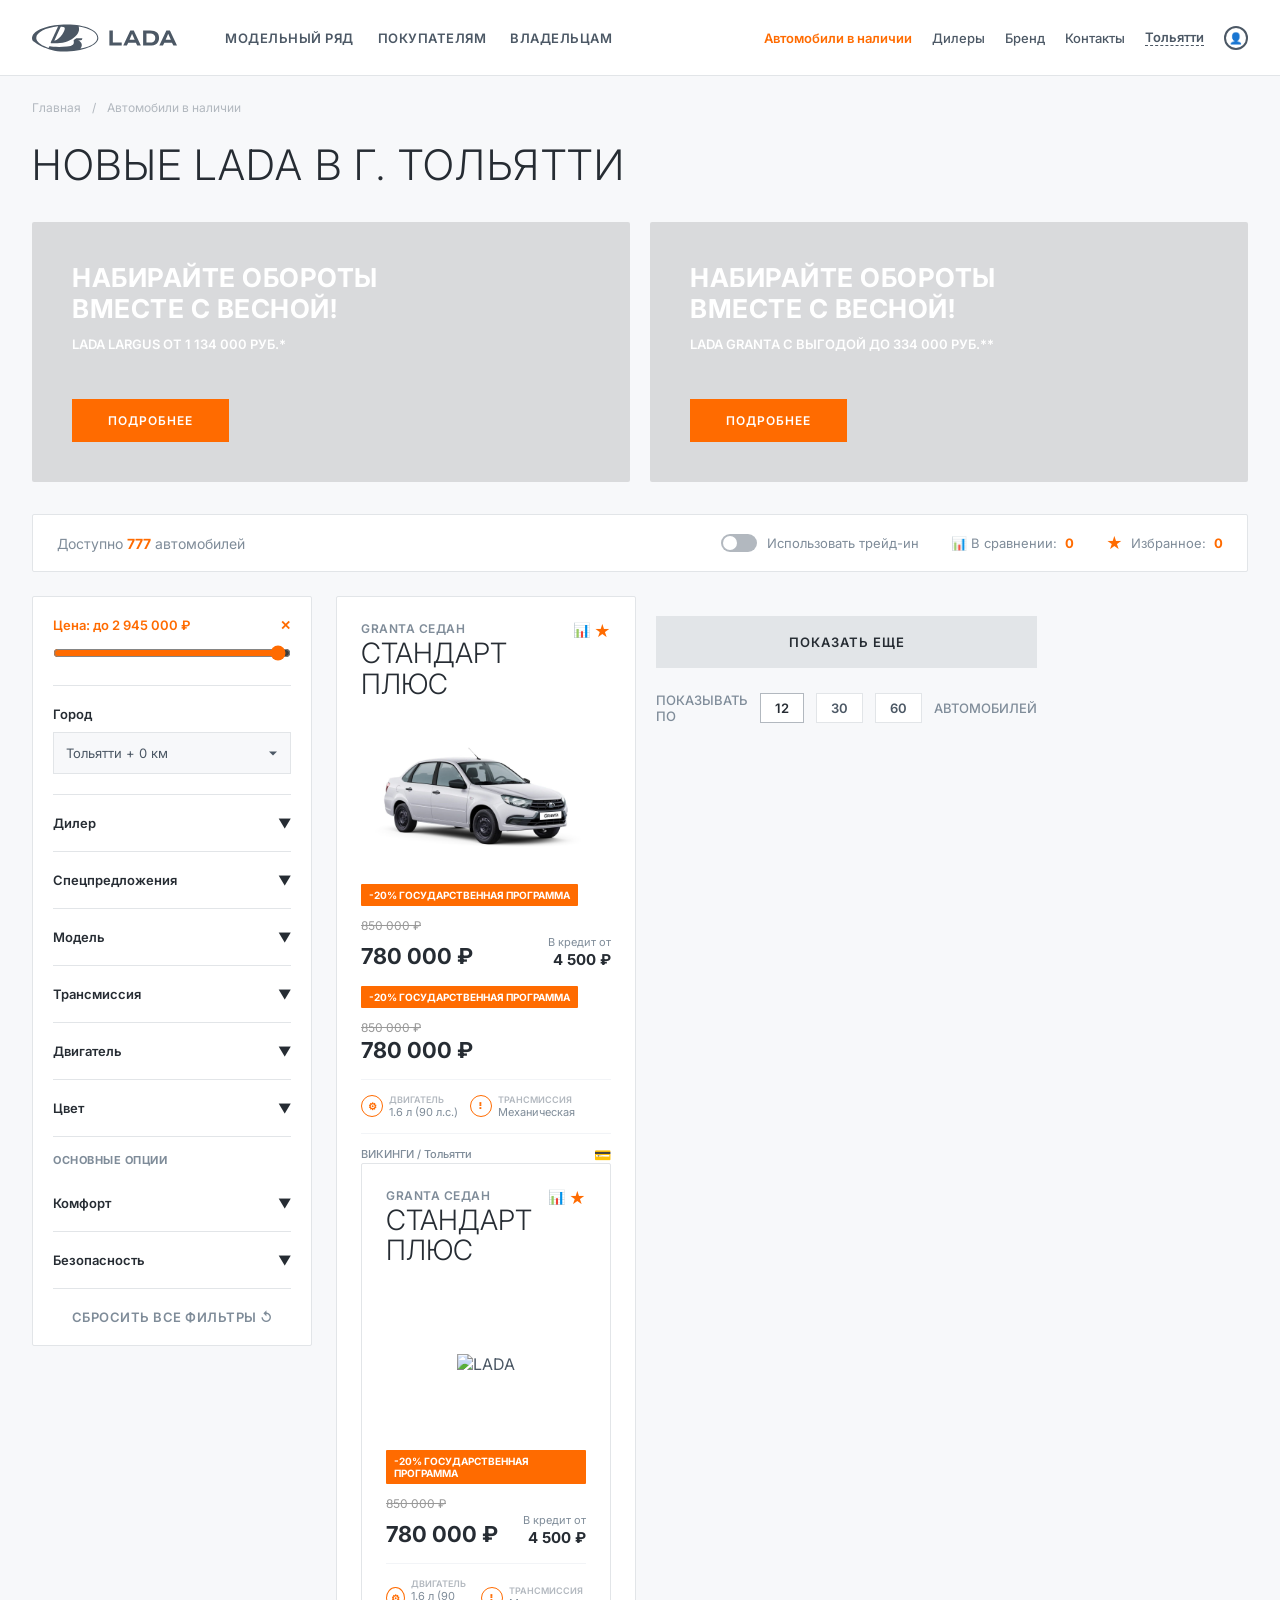
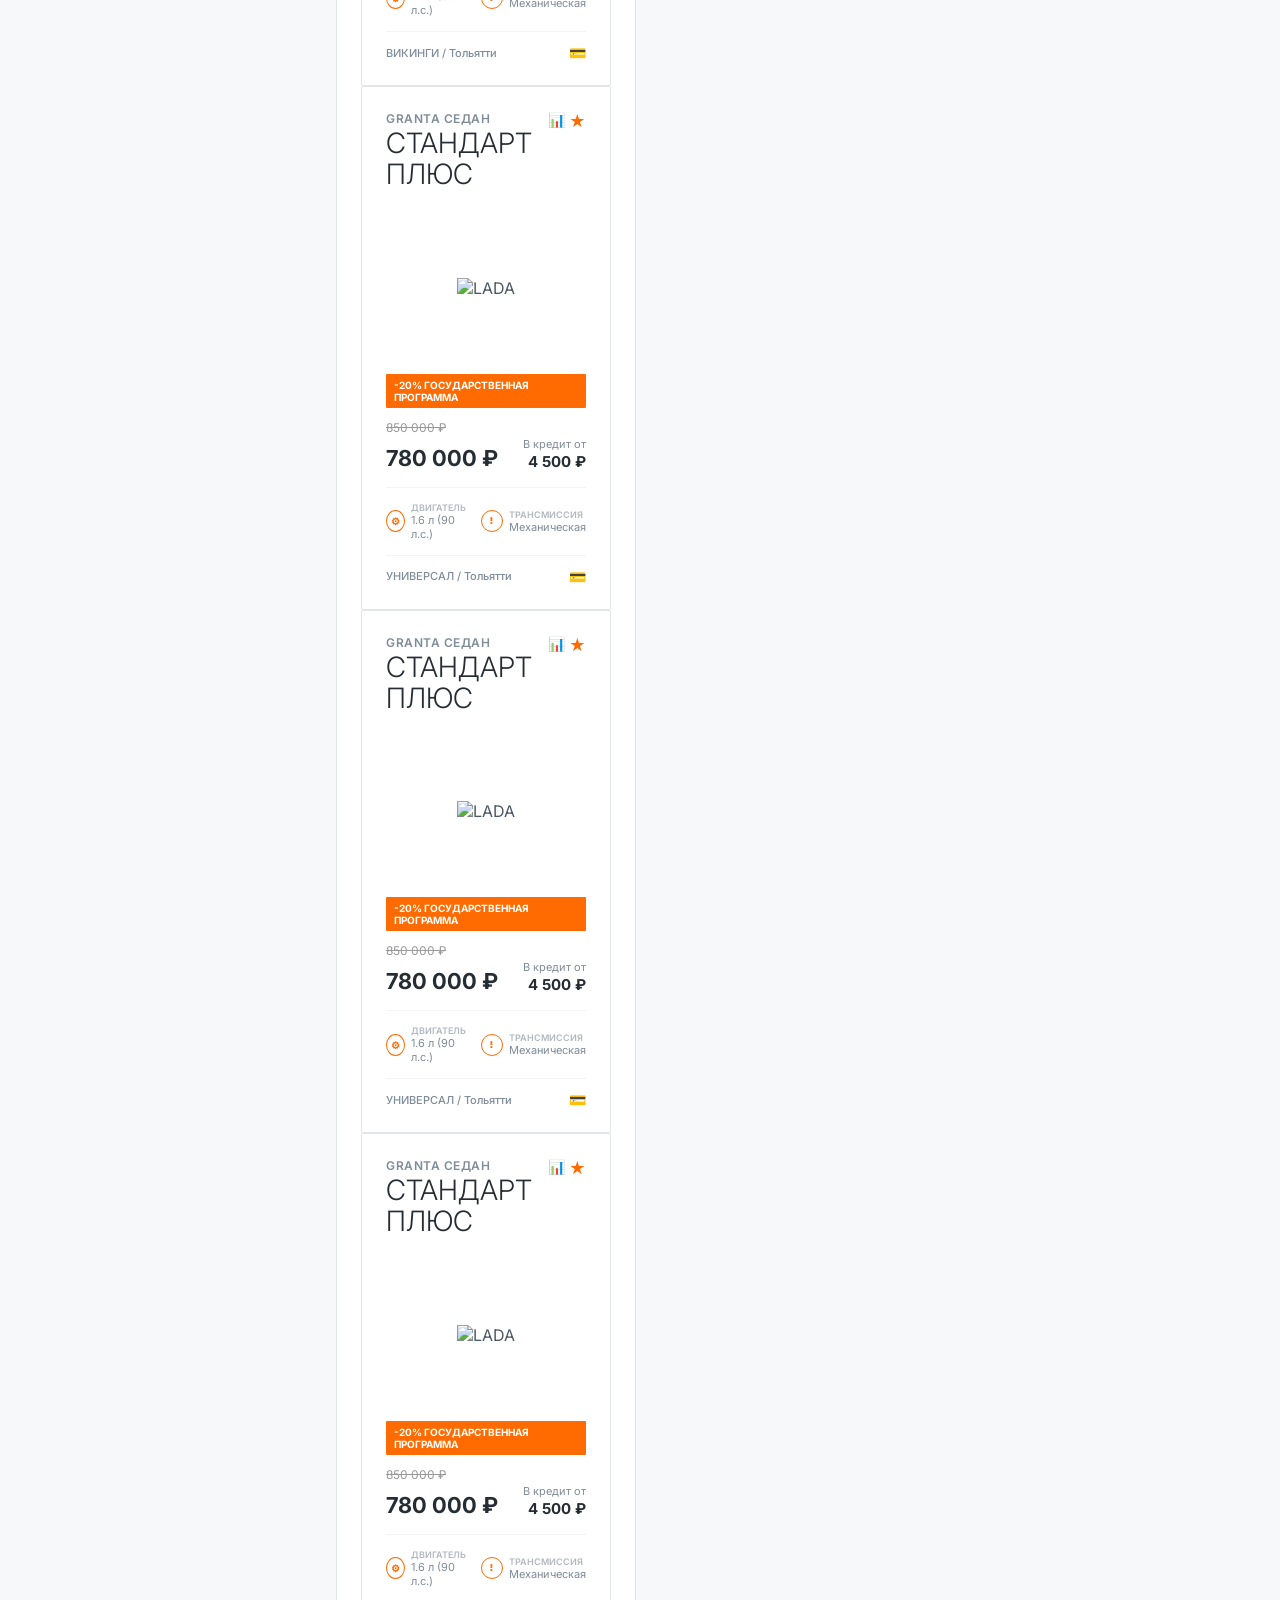
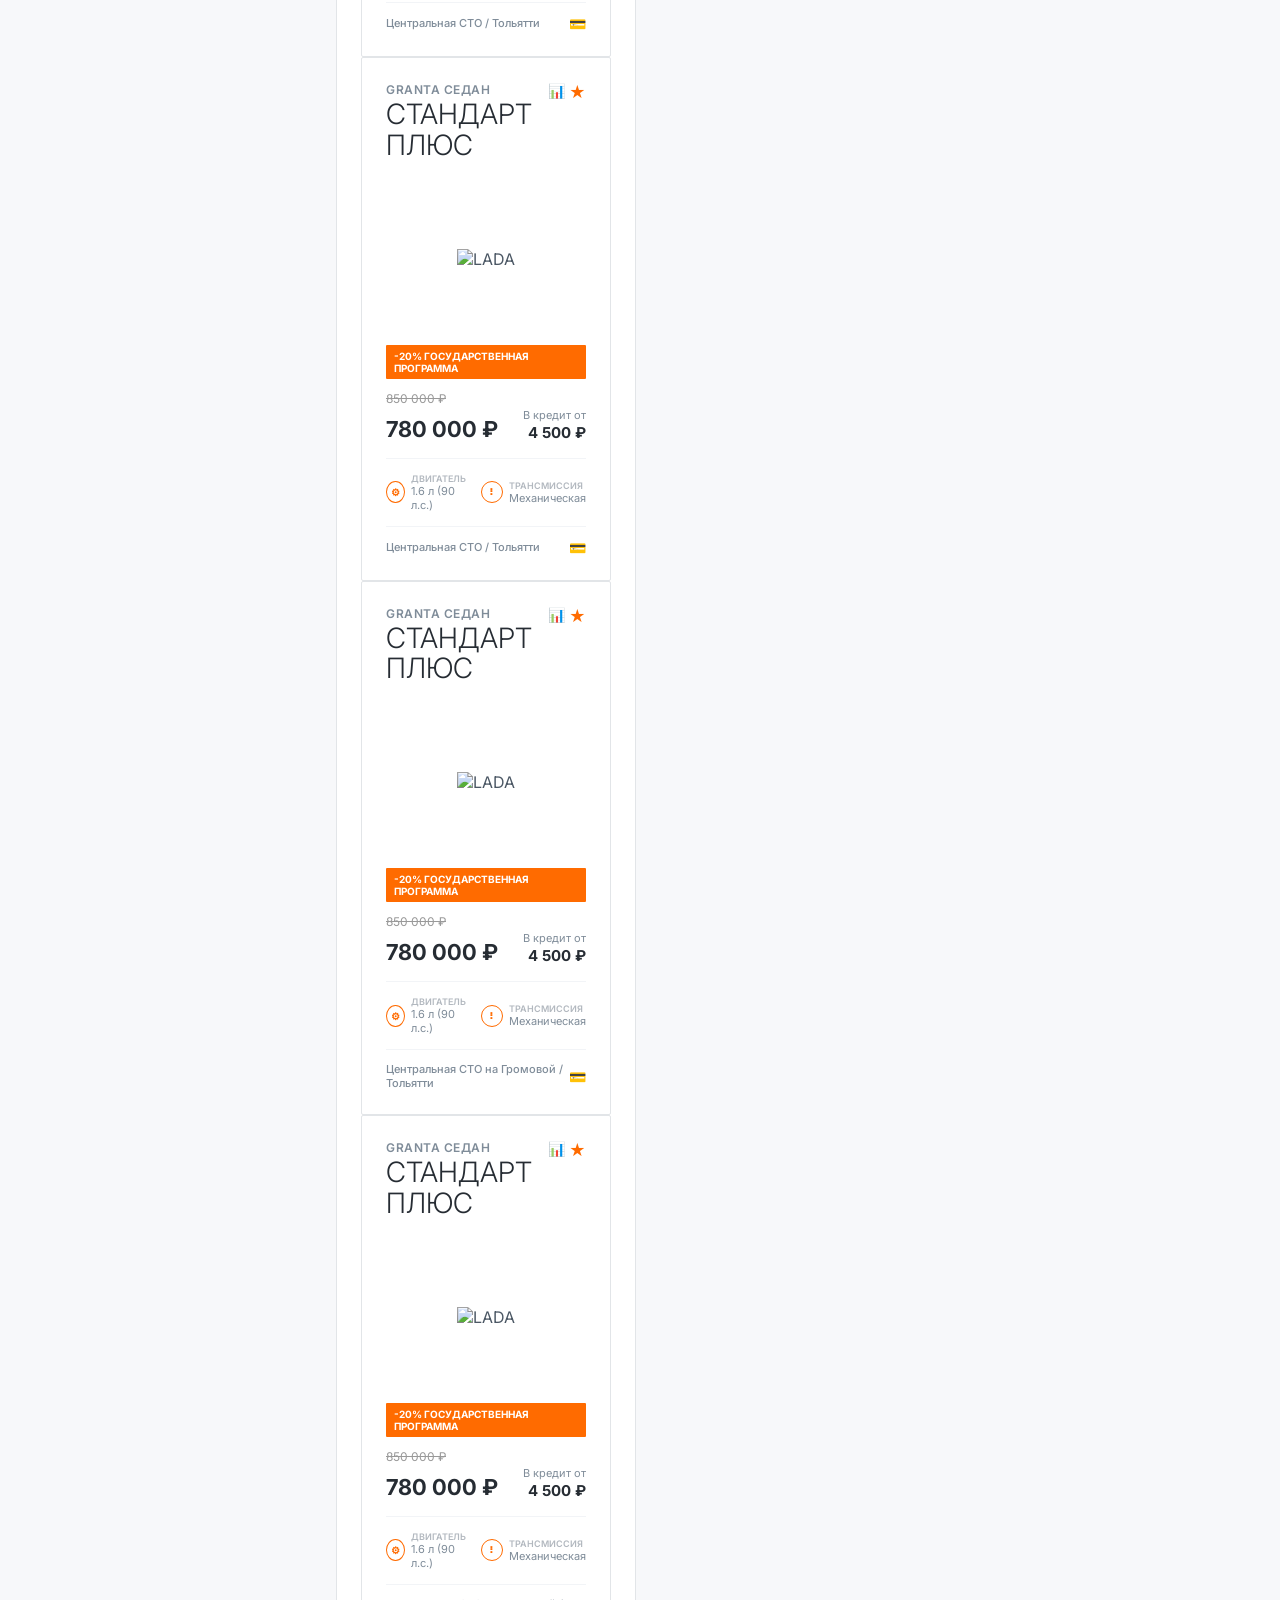
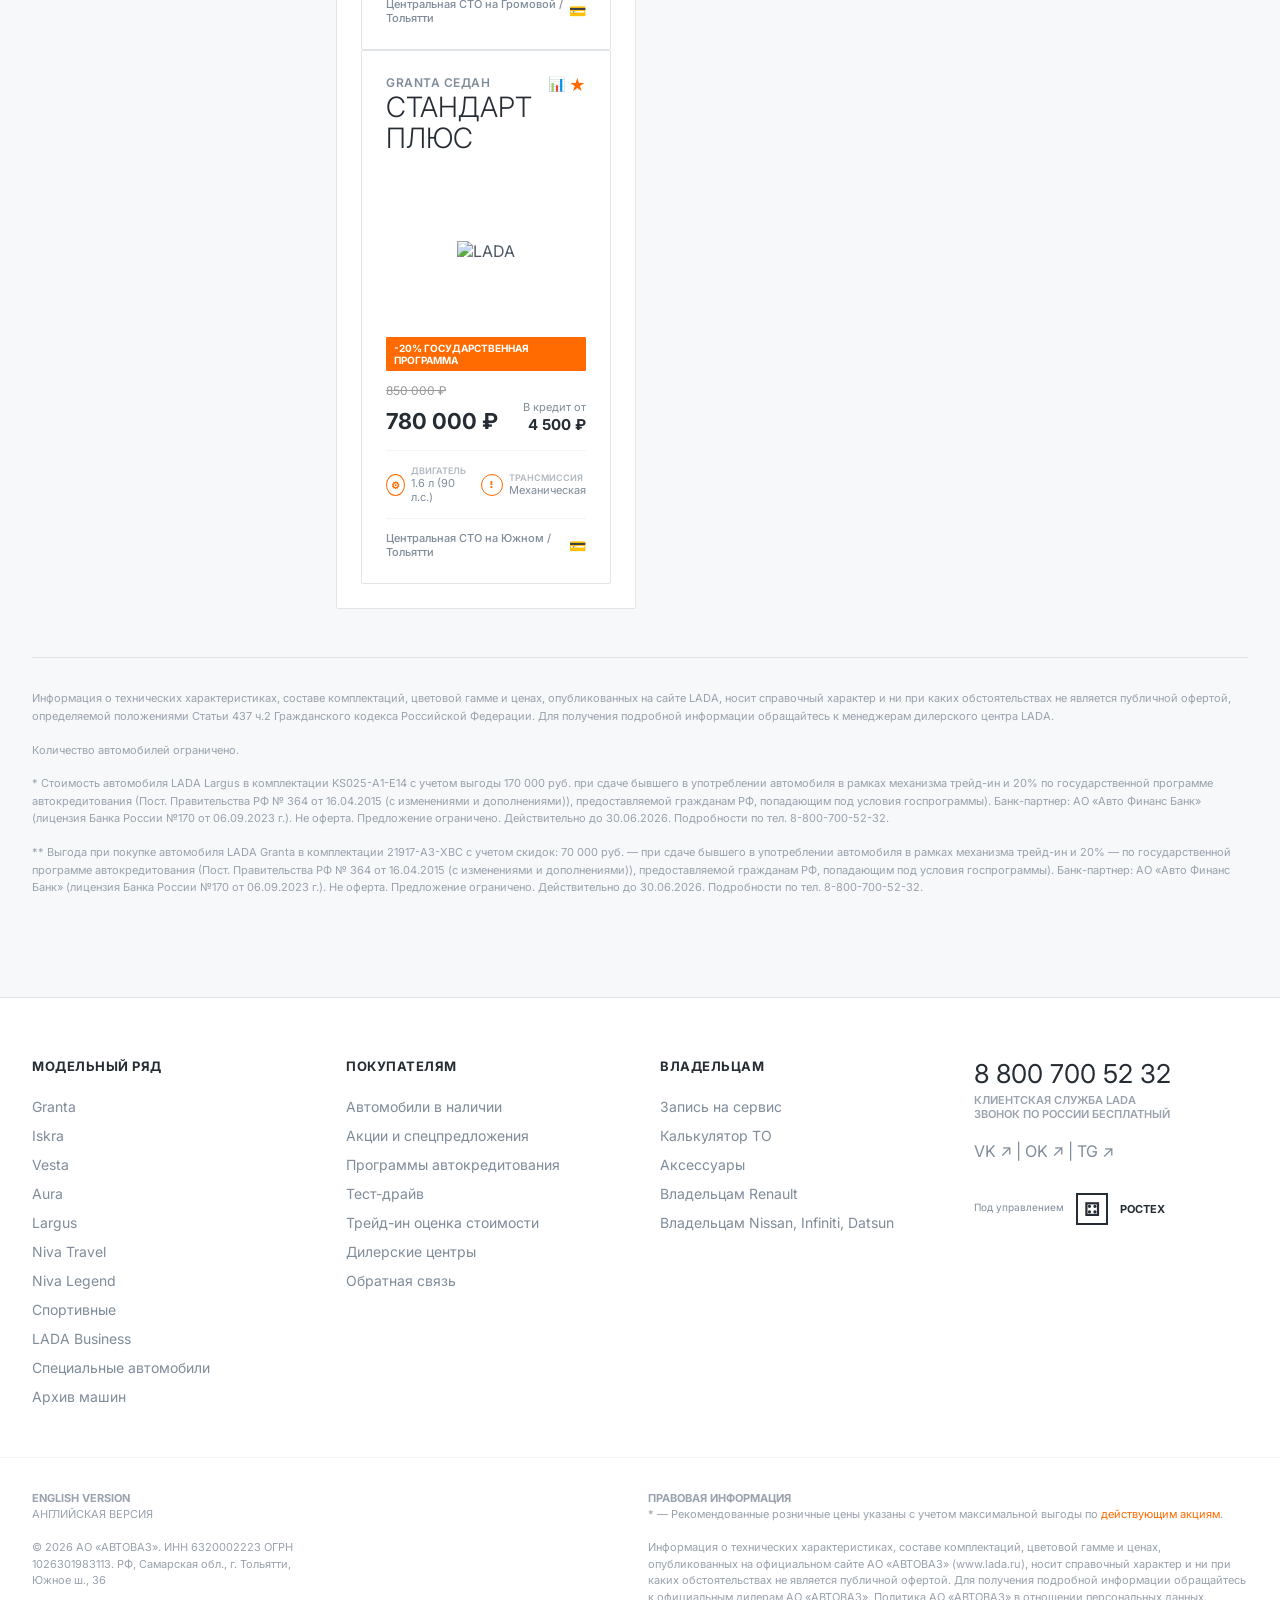
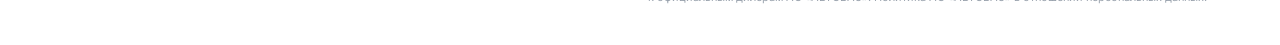
==== commit dd171115: "Update available.html" ====
--- a/available.html
+++ b/available.html
@@ -235,6 +235,12 @@
                             <div class="price-main">780 000 ₽</div>
                             <div class="credit-info">В кредит от <span>4 500 ₽</span></div>
                         </div>
+                        <div class="car-card-hover-content">
+        <div class="benefit-tag">-20% ГОСУДАРСТВЕННАЯ ПРОГРАММА</div>
+        <div class="price-old">850 000 ₽</div>
+        <div class="price-row">
+            <div class="price-main">780 000 ₽</div>
+        </div>
                         <div class="tech-chips">
                             <div class="chip"><div class="chip-icon">⚙</div><div><span class="chip-label">Двигатель</span>1.6 л (90 л.с.)</div></div>
                             <div class="chip"><div class="chip-icon">⠇</div><div><span class="chip-label">Трансмиссия</span>Механическая</div></div>
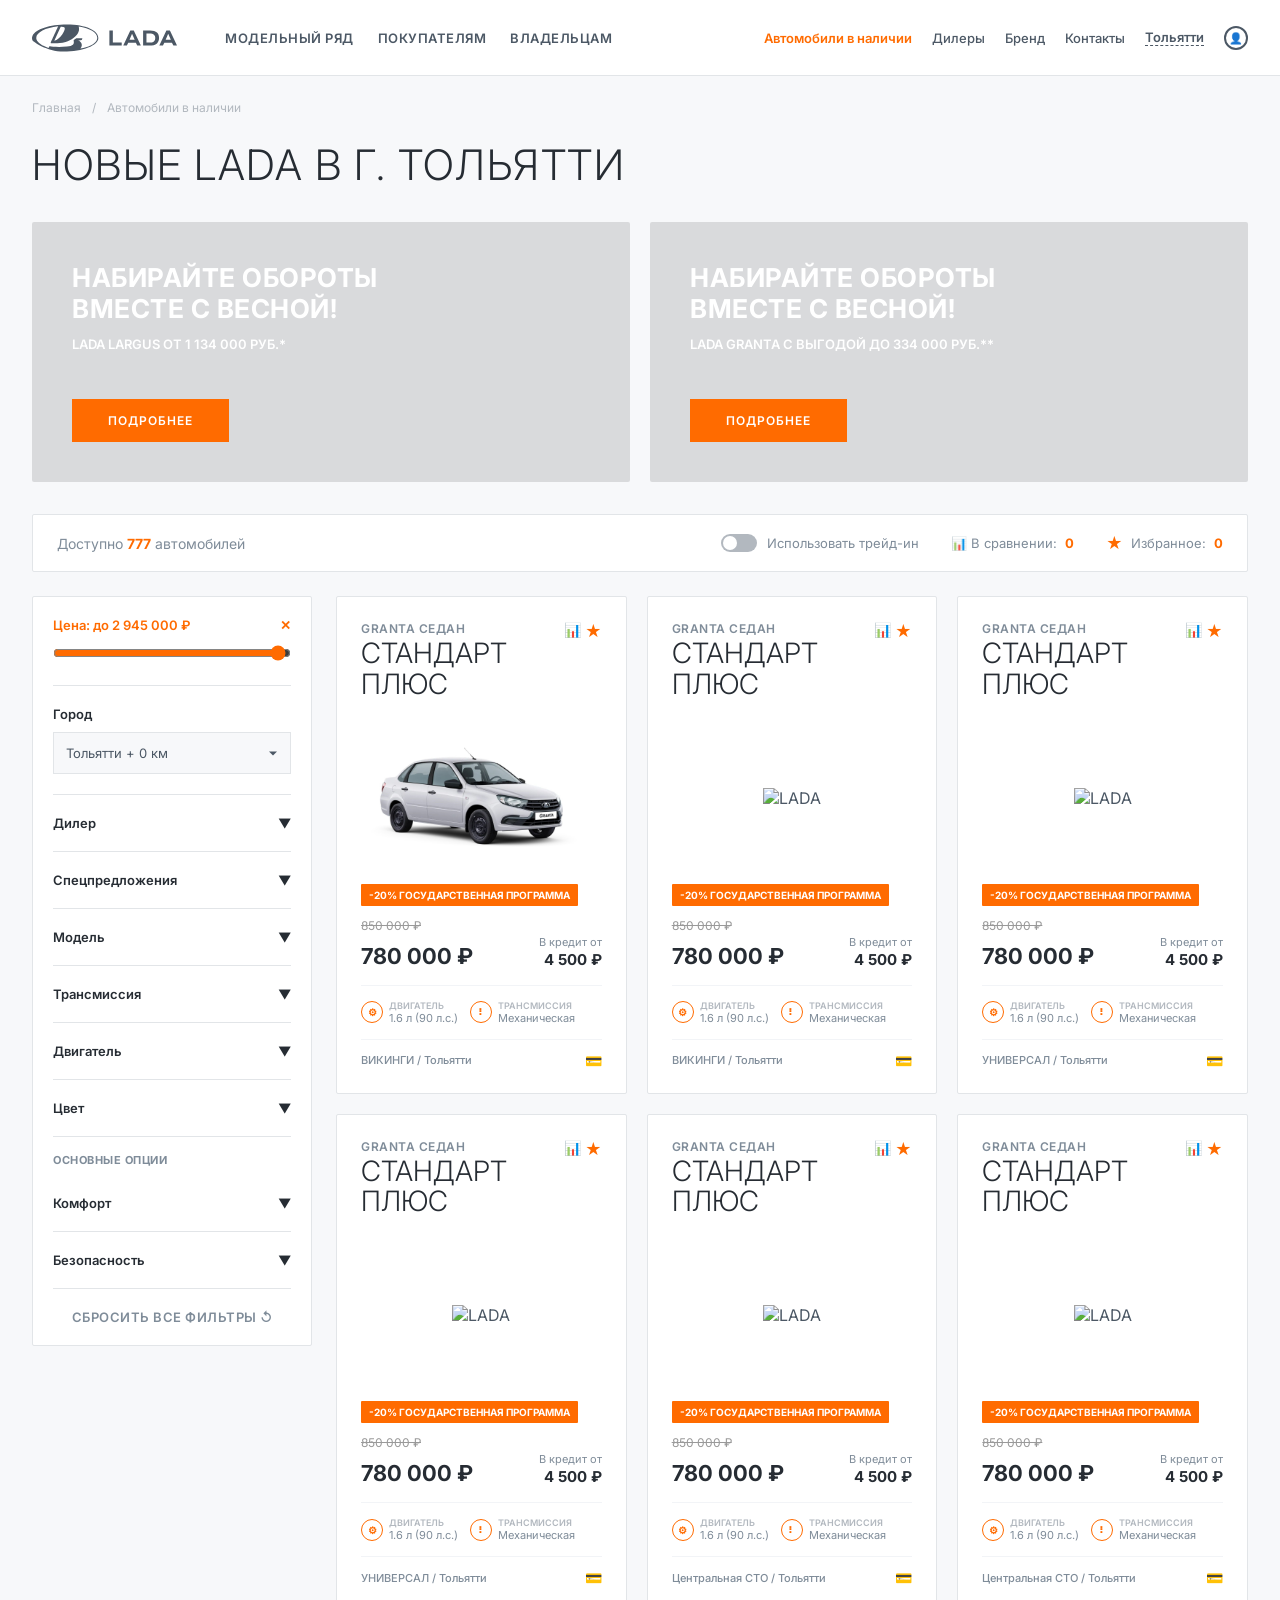
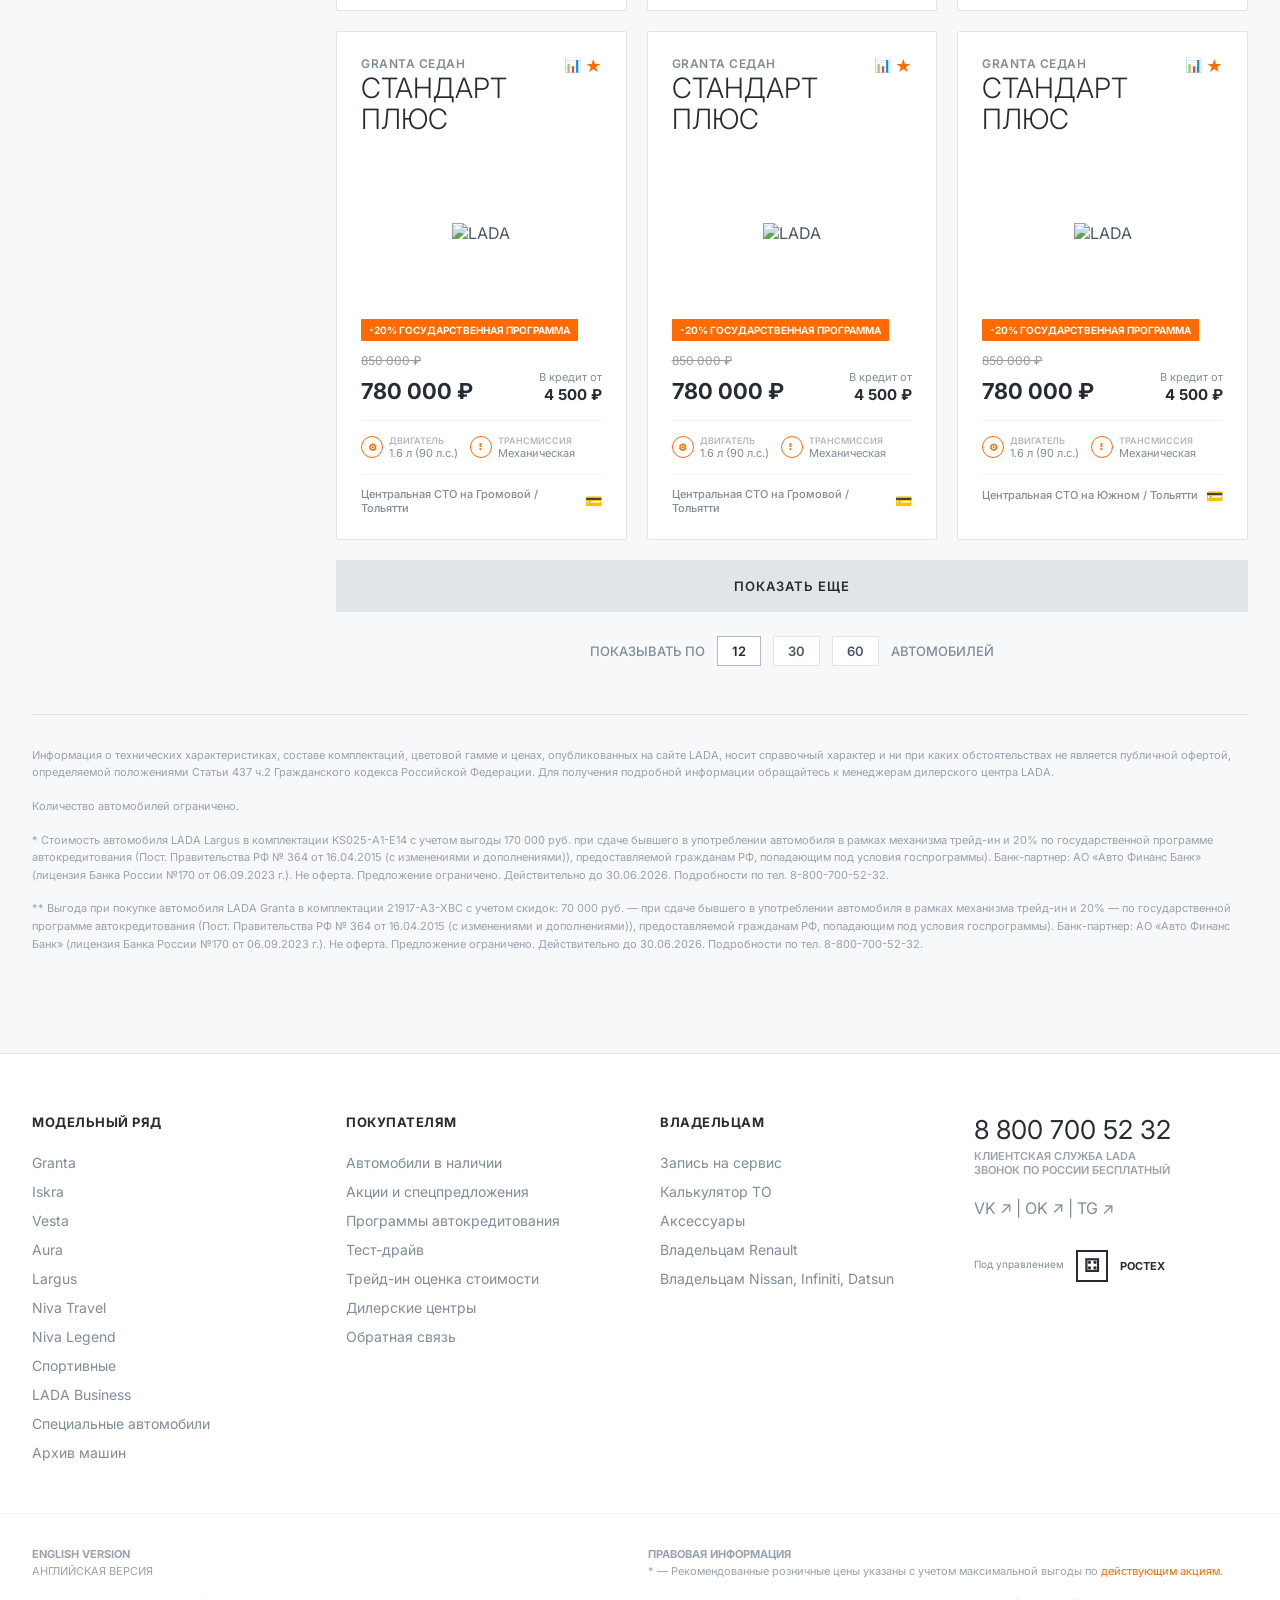
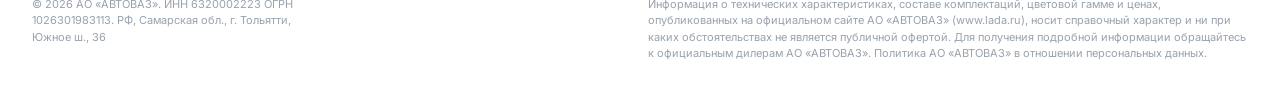
==== commit e906ea03: "Update available.html" ====
--- a/available.html
+++ b/available.html
@@ -235,12 +235,6 @@
                             <div class="price-main">780 000 ₽</div>
                             <div class="credit-info">В кредит от <span>4 500 ₽</span></div>
                         </div>
-                        <div class="car-card-hover-content">
-        <div class="benefit-tag">-20% ГОСУДАРСТВЕННАЯ ПРОГРАММА</div>
-        <div class="price-old">850 000 ₽</div>
-        <div class="price-row">
-            <div class="price-main">780 000 ₽</div>
-        </div>
                         <div class="tech-chips">
                             <div class="chip"><div class="chip-icon">⚙</div><div><span class="chip-label">Двигатель</span>1.6 л (90 л.с.)</div></div>
                             <div class="chip"><div class="chip-icon">⠇</div><div><span class="chip-label">Трансмиссия</span>Механическая</div></div>
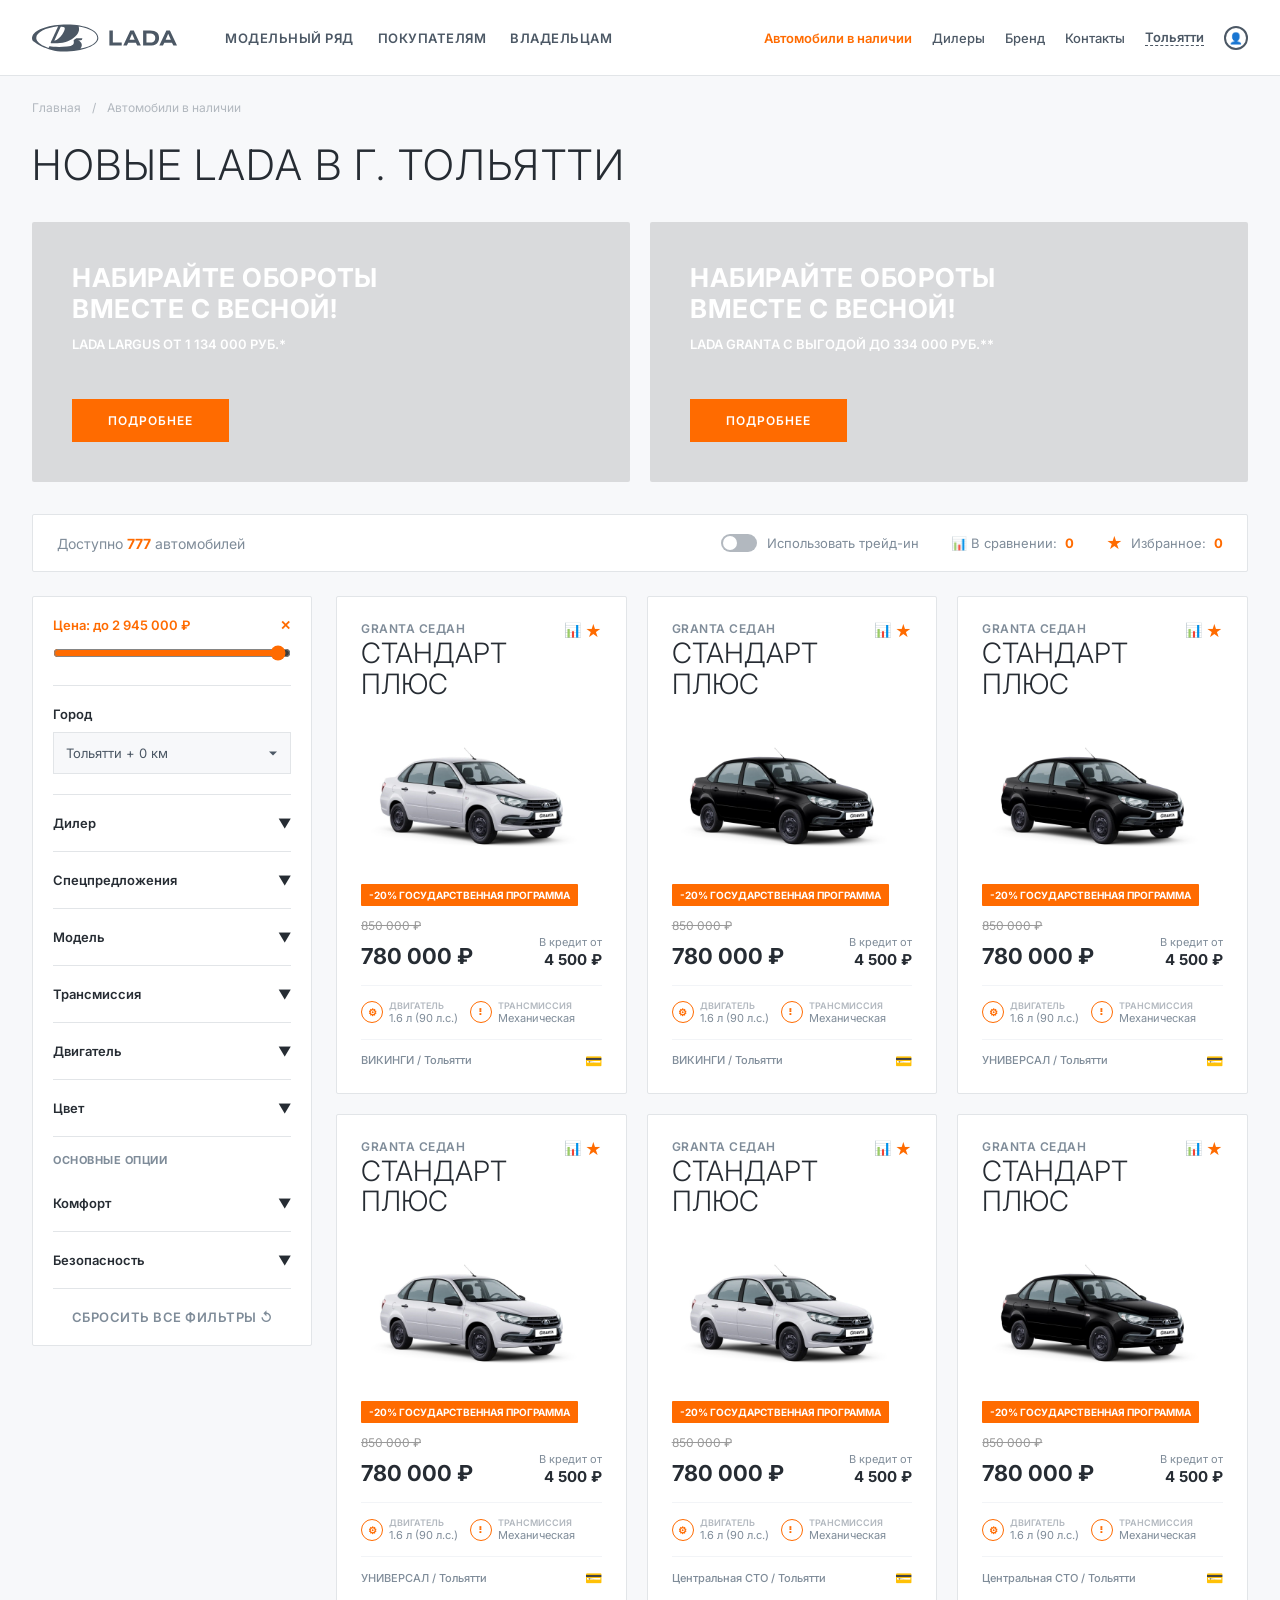
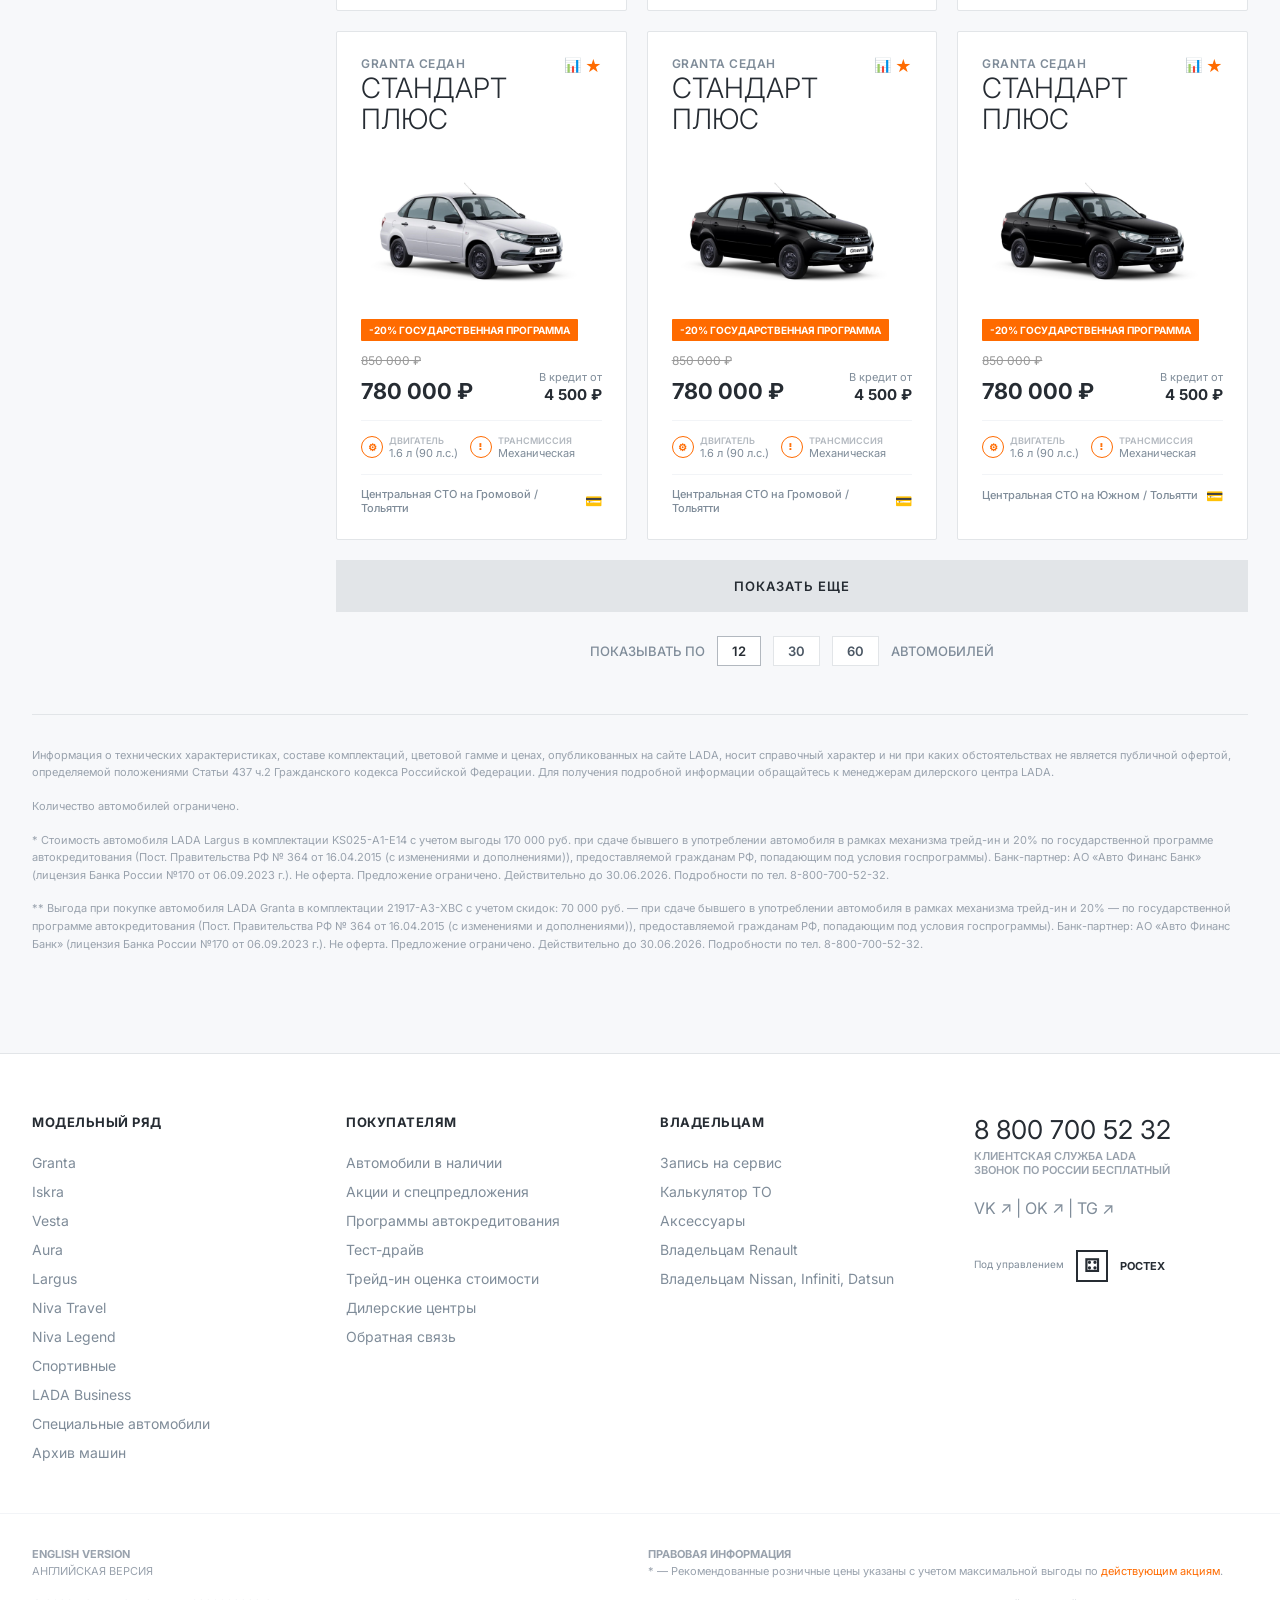
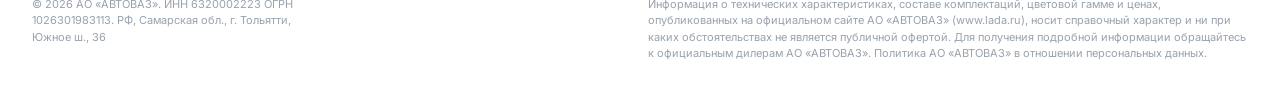
==== commit 8086e05f: "Update available.html" ====
--- a/available.html
+++ b/available.html
@@ -246,7 +246,7 @@
                     <div class="car-card">
                         <div class="card-meta-top"><div class="badge-list">📊 <span class="badge-star">★</span></div></div>
                         <div class="car-series">Granta Седан</div><div class="car-name">Стандарт</div><div class="car-spec">Плюс</div>
-                        <div class="car-img-wrap"><img src="https://static.lada.ru/images/v6/cars/granta/sedan/panther.webp" alt="LADA"></div>
+                        <div class="car-img-wrap"><img src="./granta.plus.black.JPG" alt="LADA Granta"></div>
                         <div class="benefit-tag">-20% ГОСУДАРСТВЕННАЯ ПРОГРАММА</div>
                         <div class="price-old">850 000 ₽</div>
                         <div class="price-row">
@@ -264,7 +264,7 @@
                     <div class="car-card">
                         <div class="card-meta-top"><div class="badge-list">📊 <span class="badge-star">★</span></div></div>
                         <div class="car-series">Granta Седан</div><div class="car-name">Стандарт</div><div class="car-spec">Плюс</div>
-                        <div class="car-img-wrap"><img src="https://static.lada.ru/images/v6/cars/granta/sedan/panther.webp" alt="LADA"></div>
+                        <div class="car-img-wrap"><img src="./granta.plus.black.JPG" alt="LADA Granta"></div>
                         <div class="benefit-tag">-20% ГОСУДАРСТВЕННАЯ ПРОГРАММА</div>
                         <div class="price-old">850 000 ₽</div>
                         <div class="price-row">
@@ -283,7 +283,7 @@
                     <div class="car-card">
                         <div class="card-meta-top"><div class="badge-list">📊 <span class="badge-star">★</span></div></div>
                         <div class="car-series">Granta Седан</div><div class="car-name">Стандарт</div><div class="car-spec">Плюс</div>
-                        <div class="car-img-wrap"><img src="https://static.lada.ru/images/v6/cars/granta/sedan/white.webp" alt="LADA"></div>
+                        <div class="car-img-wrap"><img src="./granta.plus.white.JPG" alt="LADA Granta"></div>
                         <div class="benefit-tag">-20% ГОСУДАРСТВЕННАЯ ПРОГРАММА</div>
                         <div class="price-old">850 000 ₽</div>
                         <div class="price-row">
@@ -301,7 +301,7 @@
                     <div class="car-card">
                         <div class="card-meta-top"><div class="badge-list">📊 <span class="badge-star">★</span></div></div>
                         <div class="car-series">Granta Седан</div><div class="car-name">Стандарт</div><div class="car-spec">Плюс</div>
-                        <div class="car-img-wrap"><img src="https://static.lada.ru/images/v6/cars/granta/sedan/white.webp" alt="LADA"></div>
+                        <div class="car-img-wrap"><img src="./granta.plus.white.JPG" alt="LADA Granta"></div>
                         <div class="benefit-tag">-20% ГОСУДАРСТВЕННАЯ ПРОГРАММА</div>
                         <div class="price-old">850 000 ₽</div>
                         <div class="price-row">
@@ -319,7 +319,7 @@
                     <div class="car-card">
                         <div class="card-meta-top"><div class="badge-list">📊 <span class="badge-star">★</span></div></div>
                         <div class="car-series">Granta Седан</div><div class="car-name">Стандарт</div><div class="car-spec">Плюс</div>
-                        <div class="car-img-wrap"><img src="https://static.lada.ru/images/v6/cars/granta/sedan/panther.webp" alt="LADA"></div>
+                        <div class="car-img-wrap"><img src="./granta.plus.black.JPG" alt="LADA Granta"></div>
                         <div class="benefit-tag">-20% ГОСУДАРСТВЕННАЯ ПРОГРАММА</div>
                         <div class="price-old">850 000 ₽</div>
                         <div class="price-row">
@@ -338,7 +338,7 @@
                     <div class="car-card">
                         <div class="card-meta-top"><div class="badge-list">📊 <span class="badge-star">★</span></div></div>
                         <div class="car-series">Granta Седан</div><div class="car-name">Стандарт</div><div class="car-spec">Плюс</div>
-                        <div class="car-img-wrap"><img src="https://static.lada.ru/images/v6/cars/granta/sedan/white.webp" alt="LADA"></div>
+                        <div class="car-img-wrap"><img src="./granta.plus.white.JPG" alt="LADA Granta"></div>
                         <div class="benefit-tag">-20% ГОСУДАРСТВЕННАЯ ПРОГРАММА</div>
                         <div class="price-old">850 000 ₽</div>
                         <div class="price-row">
@@ -356,7 +356,7 @@
                     <div class="car-card">
                         <div class="card-meta-top"><div class="badge-list">📊 <span class="badge-star">★</span></div></div>
                         <div class="car-series">Granta Седан</div><div class="car-name">Стандарт</div><div class="car-spec">Плюс</div>
-                        <div class="car-img-wrap"><img src="https://static.lada.ru/images/v6/cars/granta/sedan/panther.webp" alt="LADA"></div>
+                        <div class="car-img-wrap"><img src="./granta.plus.black.JPG" alt="LADA Granta"></div>
                         <div class="benefit-tag">-20% ГОСУДАРСТВЕННАЯ ПРОГРАММА</div>
                         <div class="price-old">850 000 ₽</div>
                         <div class="price-row">
@@ -374,7 +374,7 @@
                     <div class="car-card">
                         <div class="card-meta-top"><div class="badge-list">📊 <span class="badge-star">★</span></div></div>
                         <div class="car-series">Granta Седан</div><div class="car-name">Стандарт</div><div class="car-spec">Плюс</div>
-                        <div class="car-img-wrap"><img src="https://static.lada.ru/images/v6/cars/granta/sedan/panther.webp" alt="LADA"></div>
+                        <div class="car-img-wrap"><img src="./granta.plus.black.JPG" alt="LADA Granta"></div>
                         <div class="benefit-tag">-20% ГОСУДАРСТВЕННАЯ ПРОГРАММА</div>
                         <div class="price-old">850 000 ₽</div>
                         <div class="price-row">
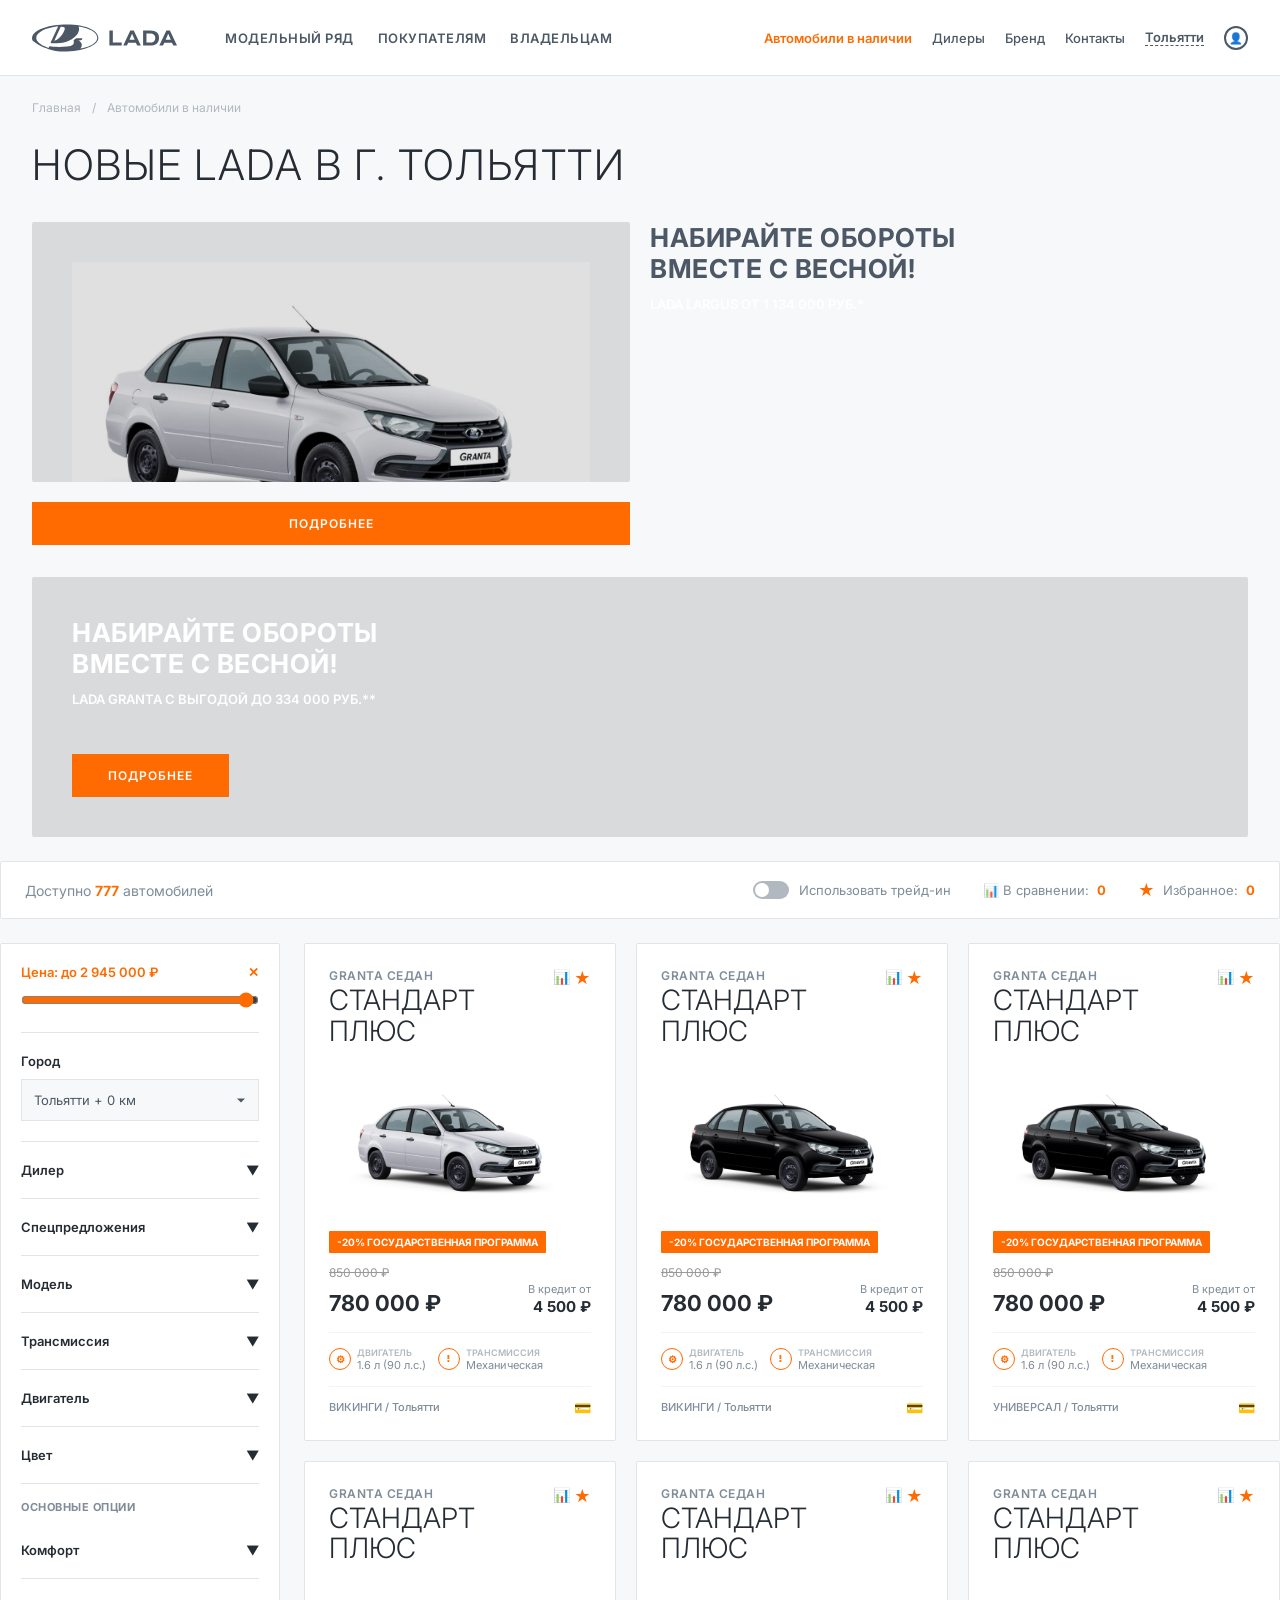
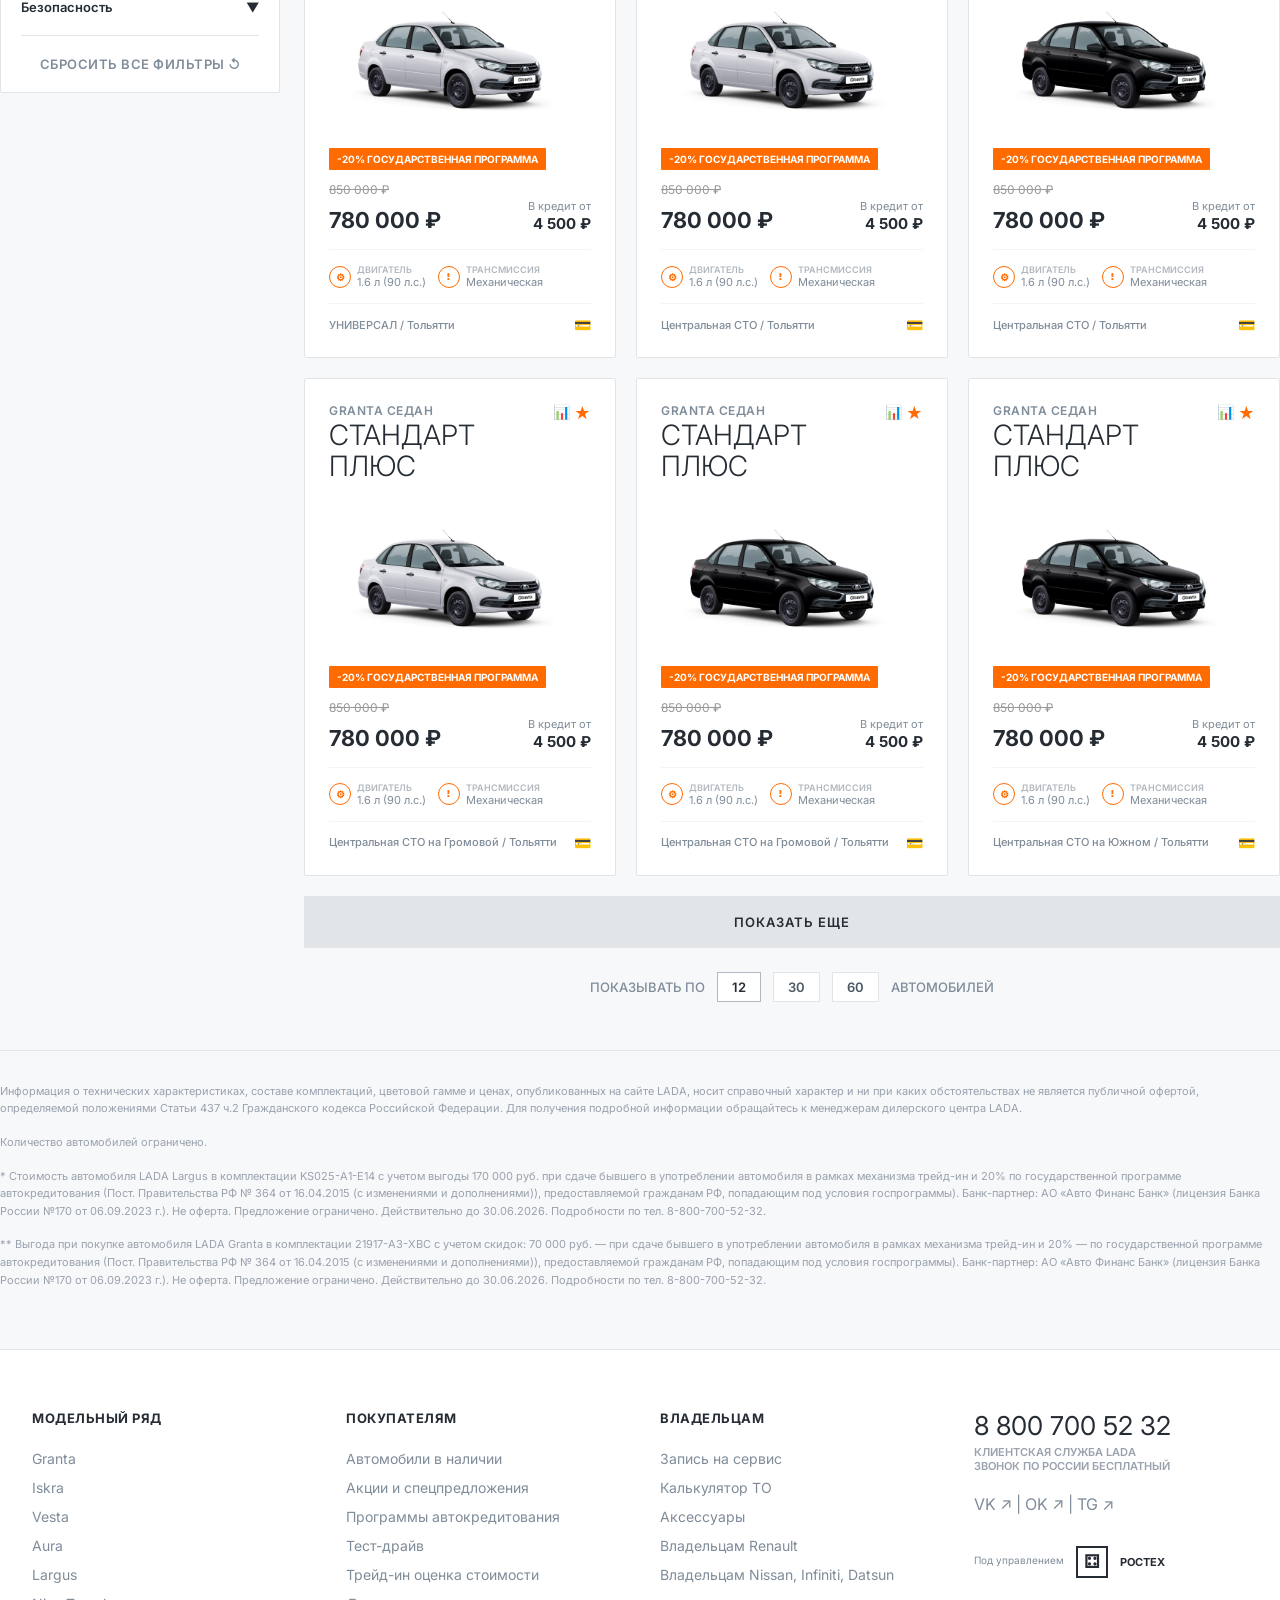
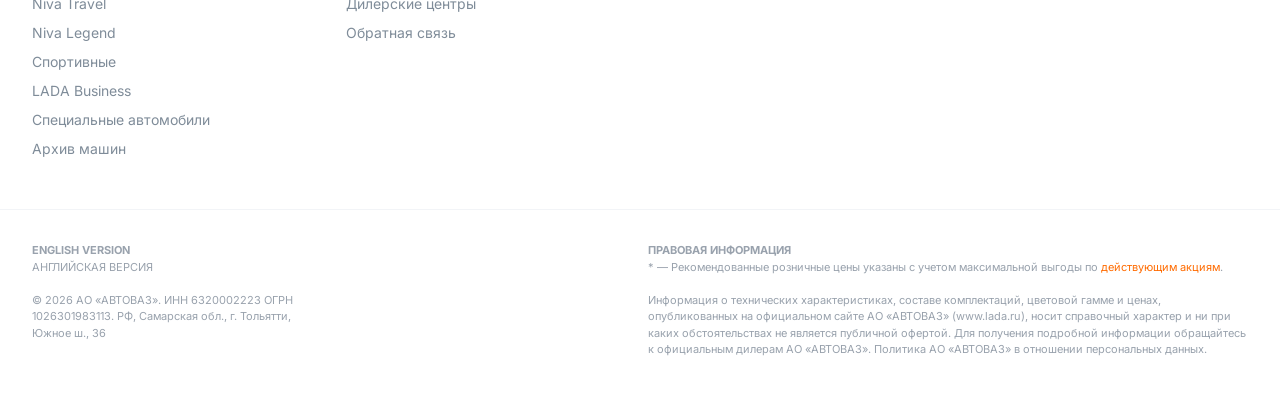
==== commit c3eefe40: "Update available.html" ====
--- a/available.html
+++ b/available.html
@@ -160,7 +160,7 @@
 
         <!-- ВЕРХНИЕ ПРОМО-КАРТОЧКИ -->
         <div class="promo-grid">
-            <div class="promo-card" style="background-image: url('https://static.lada.ru/images/v6/promo/2024/granta_b_d.jpg');">
+            <div class="promo-card" ><img src="./granta.plus.white.JPG" alt="LADA Granta"></div>
                 <div class="promo-content">
                     <h3>Набирайте обороты вместе с весной!</h3>
                     <p>LADA LARGUS ОТ 1 134 000 РУБ.*</p>
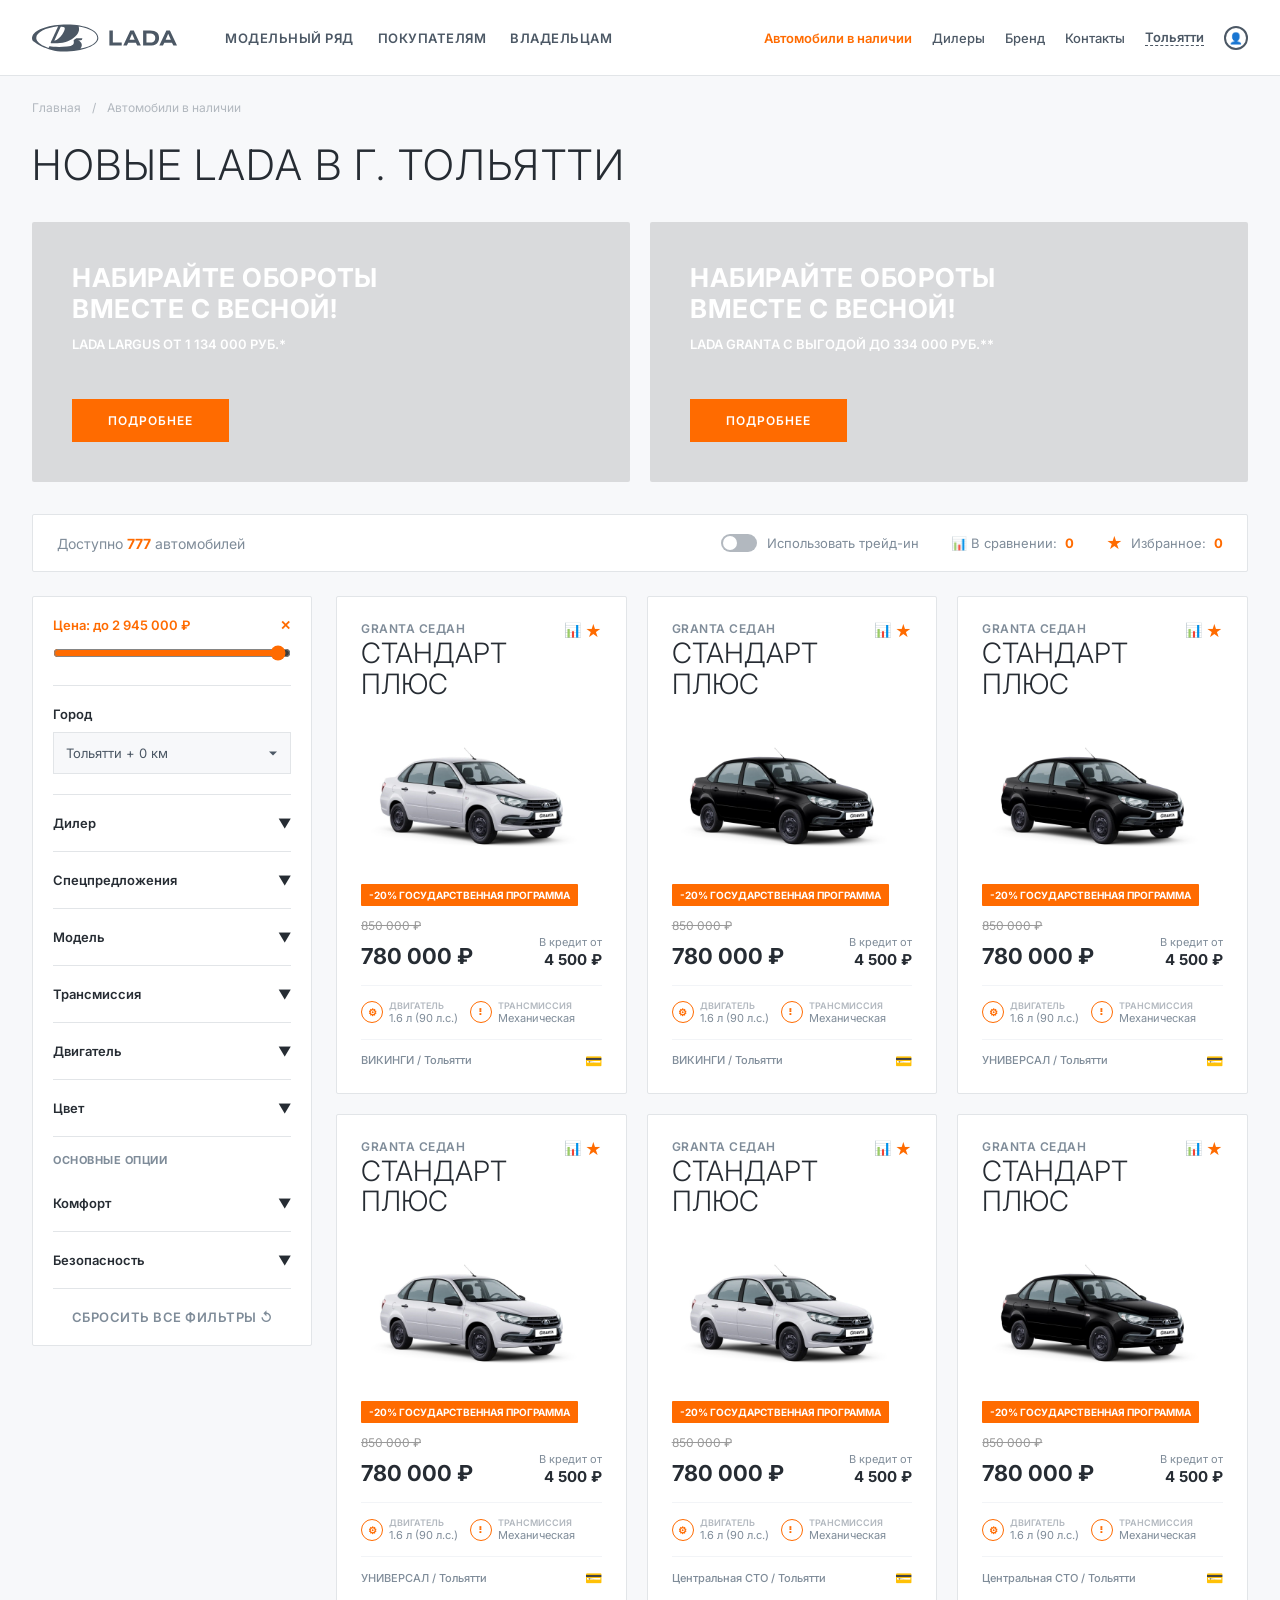
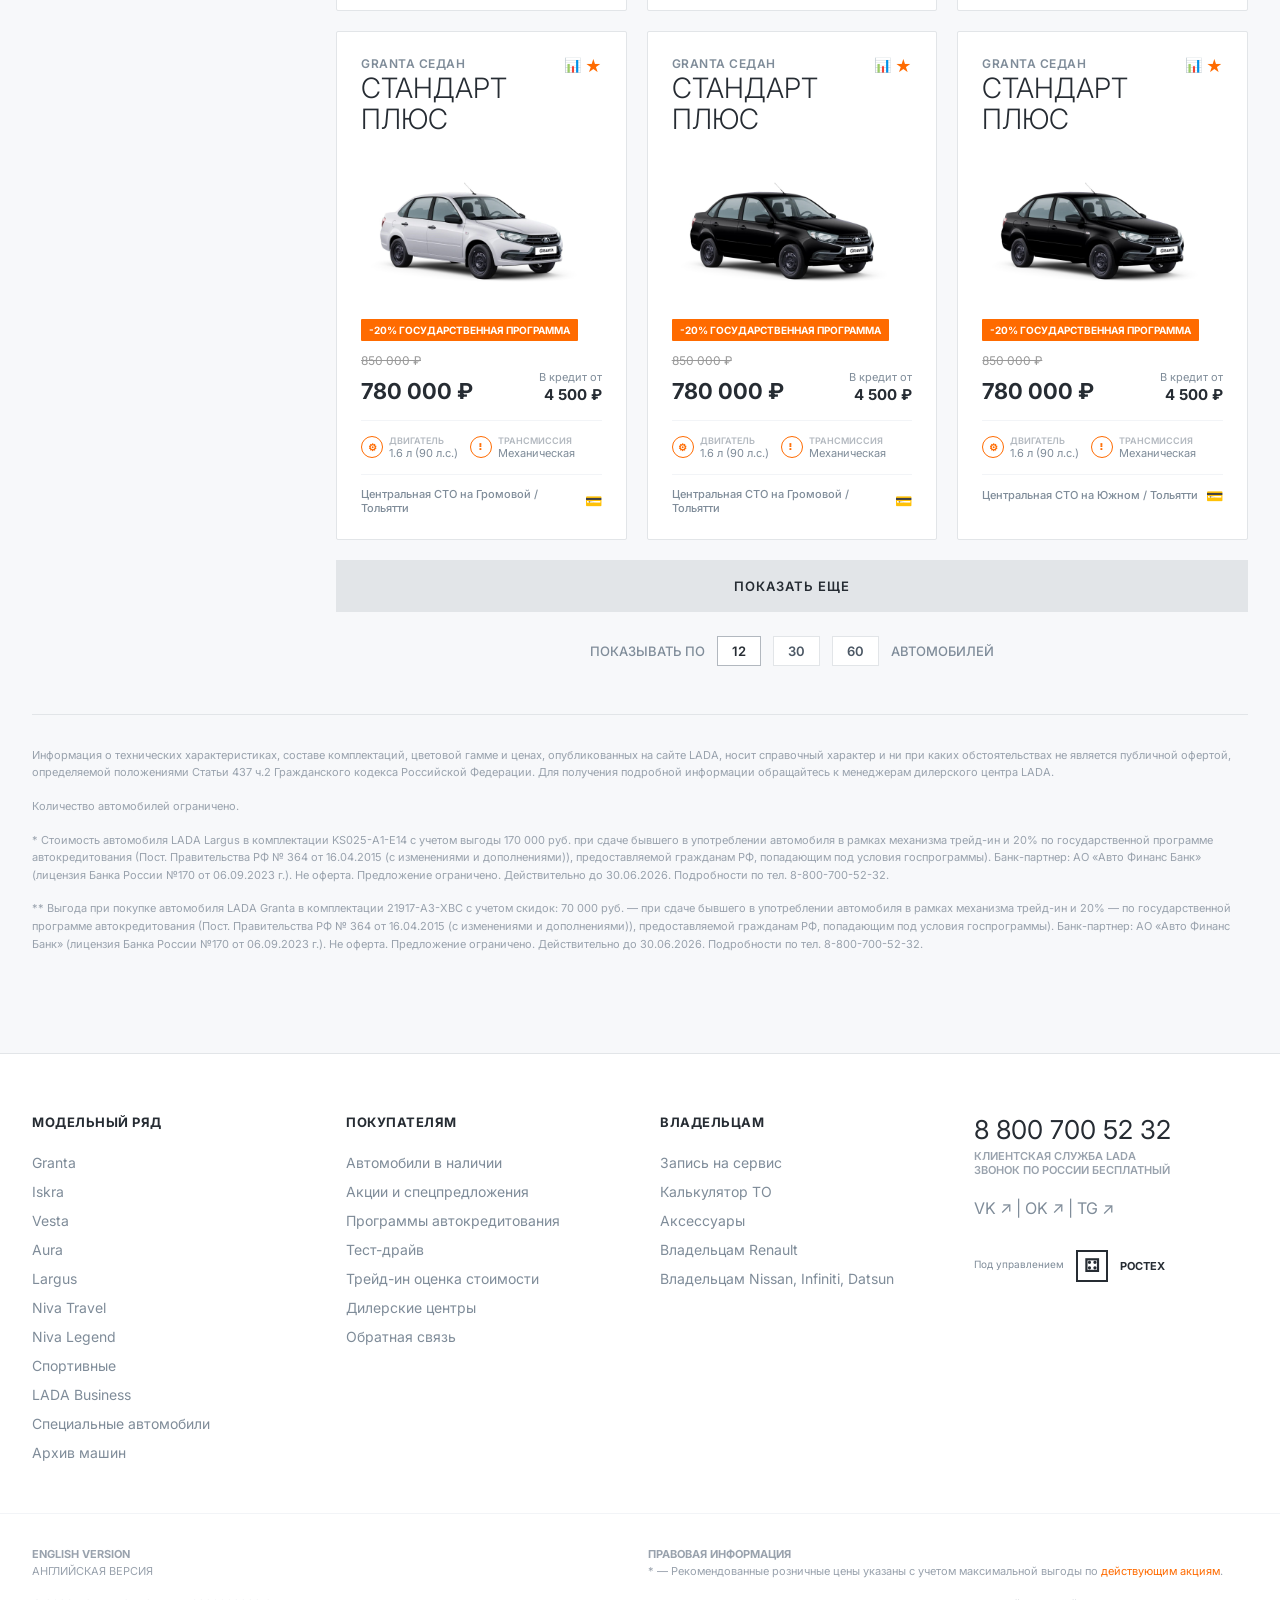
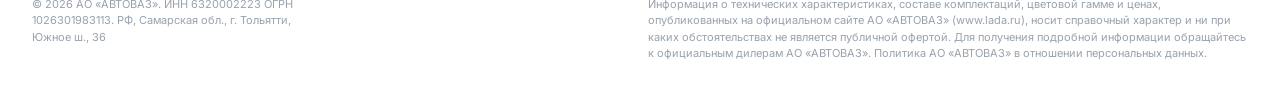
==== commit 0d82a054: "Update available.html" ====
--- a/available.html
+++ b/available.html
@@ -160,14 +160,14 @@
 
         <!-- ВЕРХНИЕ ПРОМО-КАРТОЧКИ -->
         <div class="promo-grid">
-            <div class="promo-card" ><img src="./granta.plus.white.JPG" alt="LADA Granta"></div>
+            <div class="promo-card" style="background-image: url('lada.largus');">
                 <div class="promo-content">
                     <h3>Набирайте обороты вместе с весной!</h3>
                     <p>LADA LARGUS ОТ 1 134 000 РУБ.*</p>
                 </div>
                 <button class="promo-btn">Подробнее</button>
             </div>
-            <div class="promo-card" style="background-image: url('https://static.lada.ru/images/v6/promo/2024/granta_b_d.jpg');">
+            <div class="promo-card" style="background-image: url('lada.granta');">
                 <div class="promo-content">
                     <h3>Набирайте обороты вместе с весной!</h3>
                     <p>LADA GRANTA С ВЫГОДОЙ ДО 334 000 РУБ.**</p>
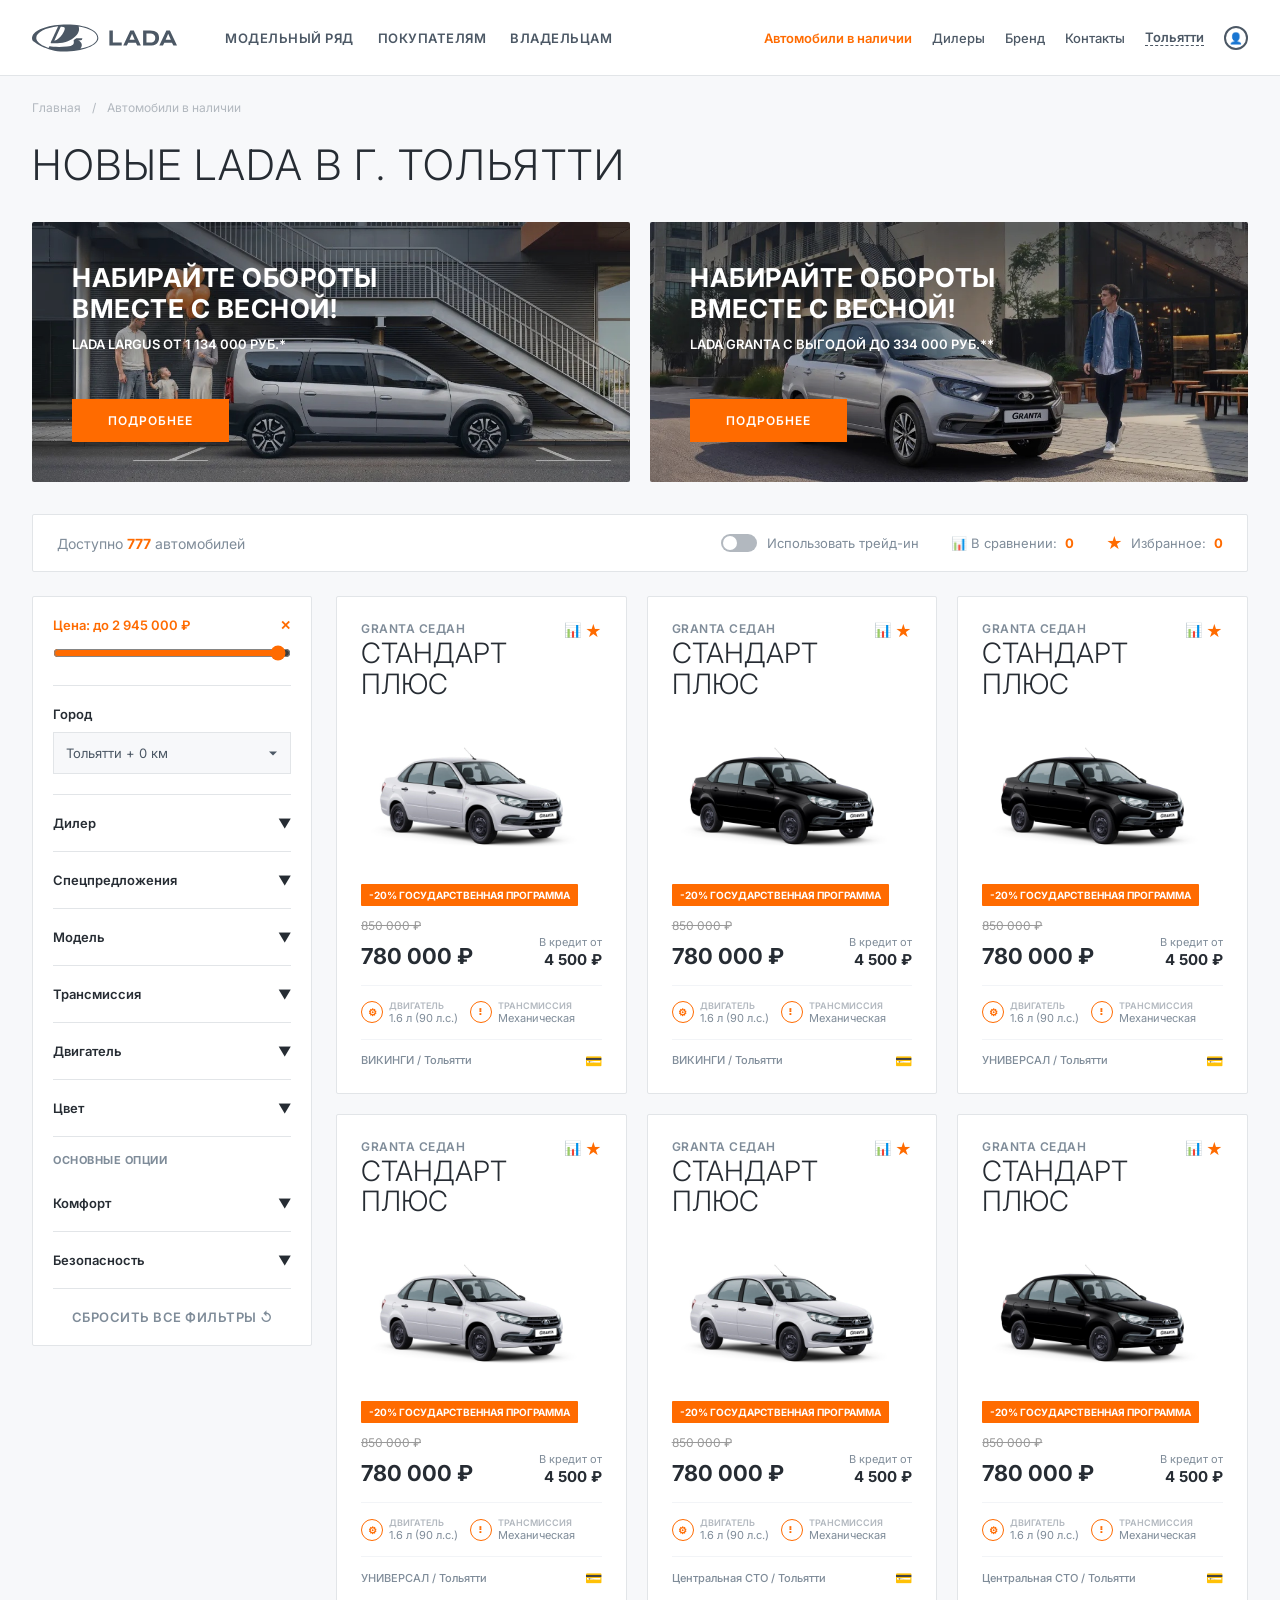
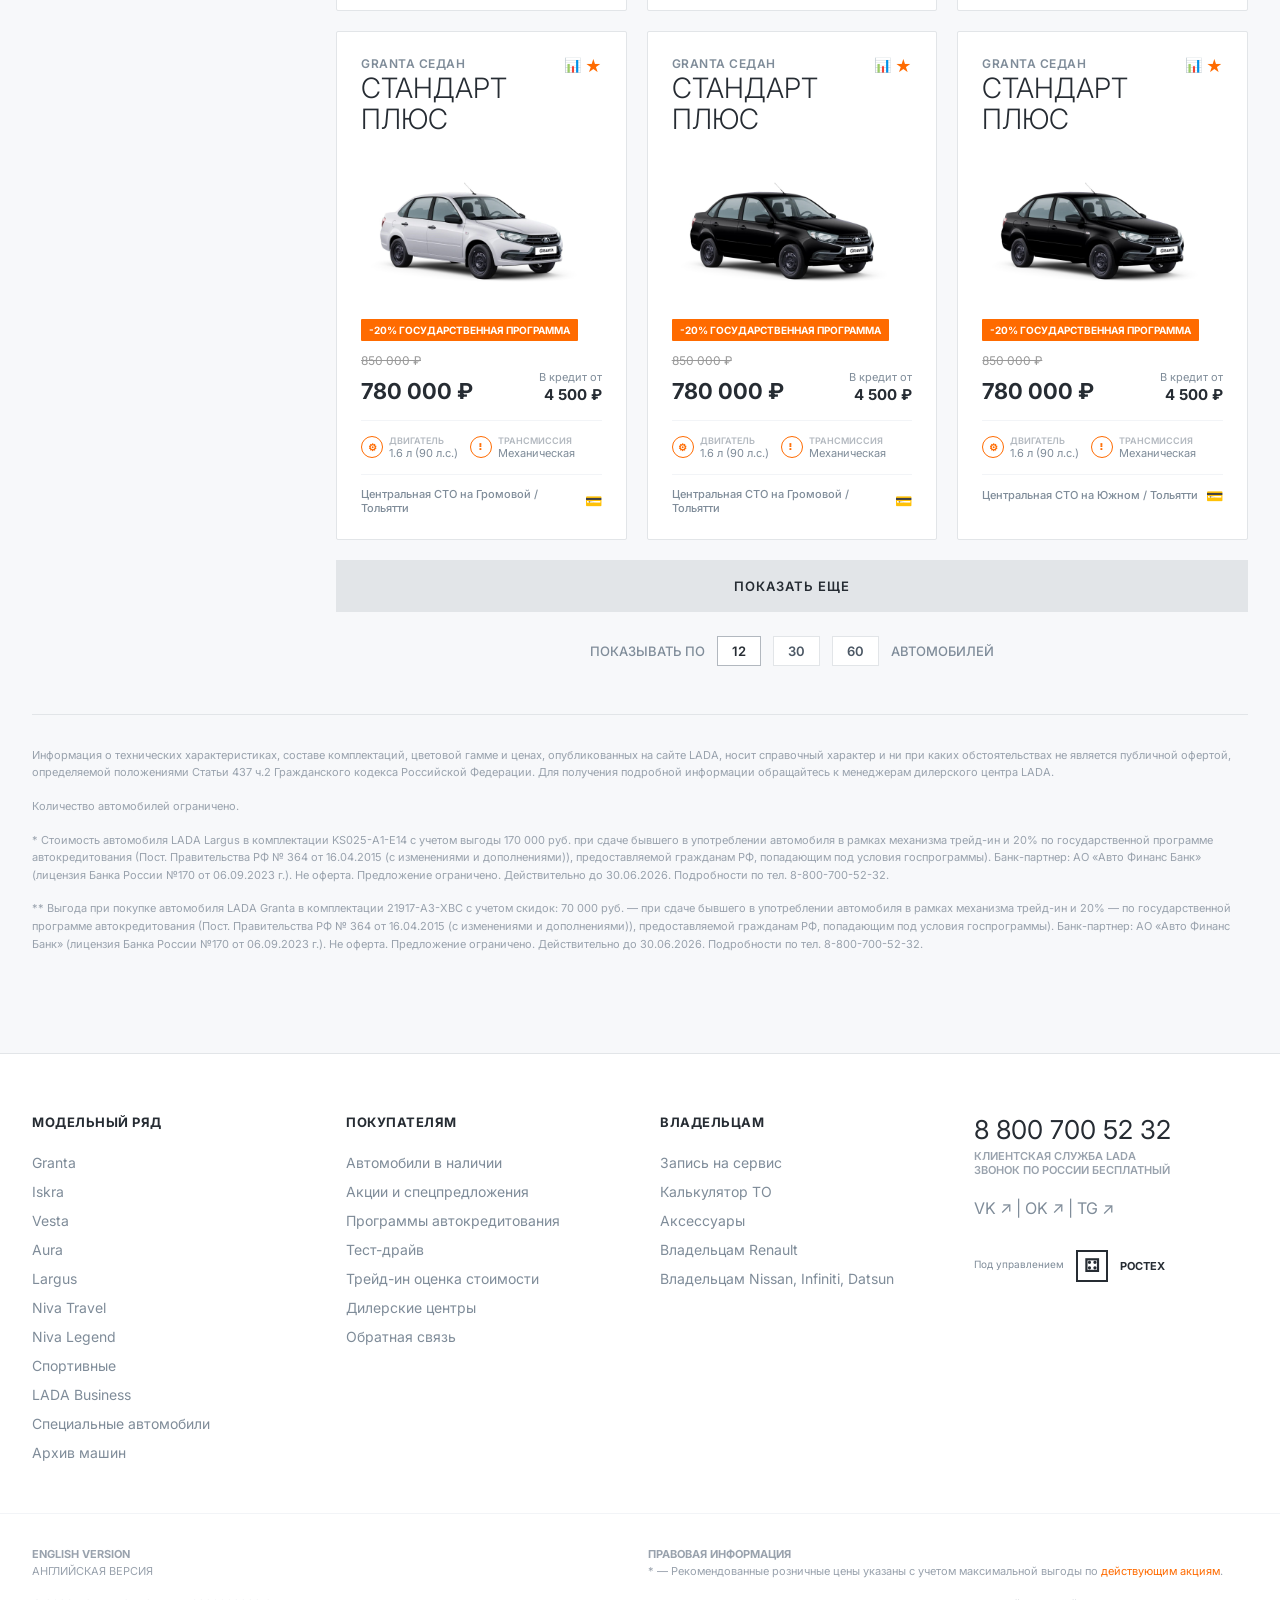
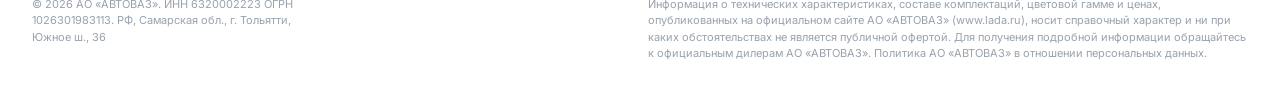
==== commit 25aba742: "Update available.html" ====
--- a/available.html
+++ b/available.html
@@ -160,14 +160,14 @@
 
         <!-- ВЕРХНИЕ ПРОМО-КАРТОЧКИ -->
         <div class="promo-grid">
-            <div class="promo-card" style="background-image: url('lada.largus');">
+            <div class="promo-card" style="background-image: url('lada.largus.jpg');">
                 <div class="promo-content">
                     <h3>Набирайте обороты вместе с весной!</h3>
                     <p>LADA LARGUS ОТ 1 134 000 РУБ.*</p>
                 </div>
                 <button class="promo-btn">Подробнее</button>
             </div>
-            <div class="promo-card" style="background-image: url('lada.granta');">
+            <div class="promo-card" style="background-image: url('lada.granta.jpg');">
                 <div class="promo-content">
                     <h3>Набирайте обороты вместе с весной!</h3>
                     <p>LADA GRANTA С ВЫГОДОЙ ДО 334 000 РУБ.**</p>
